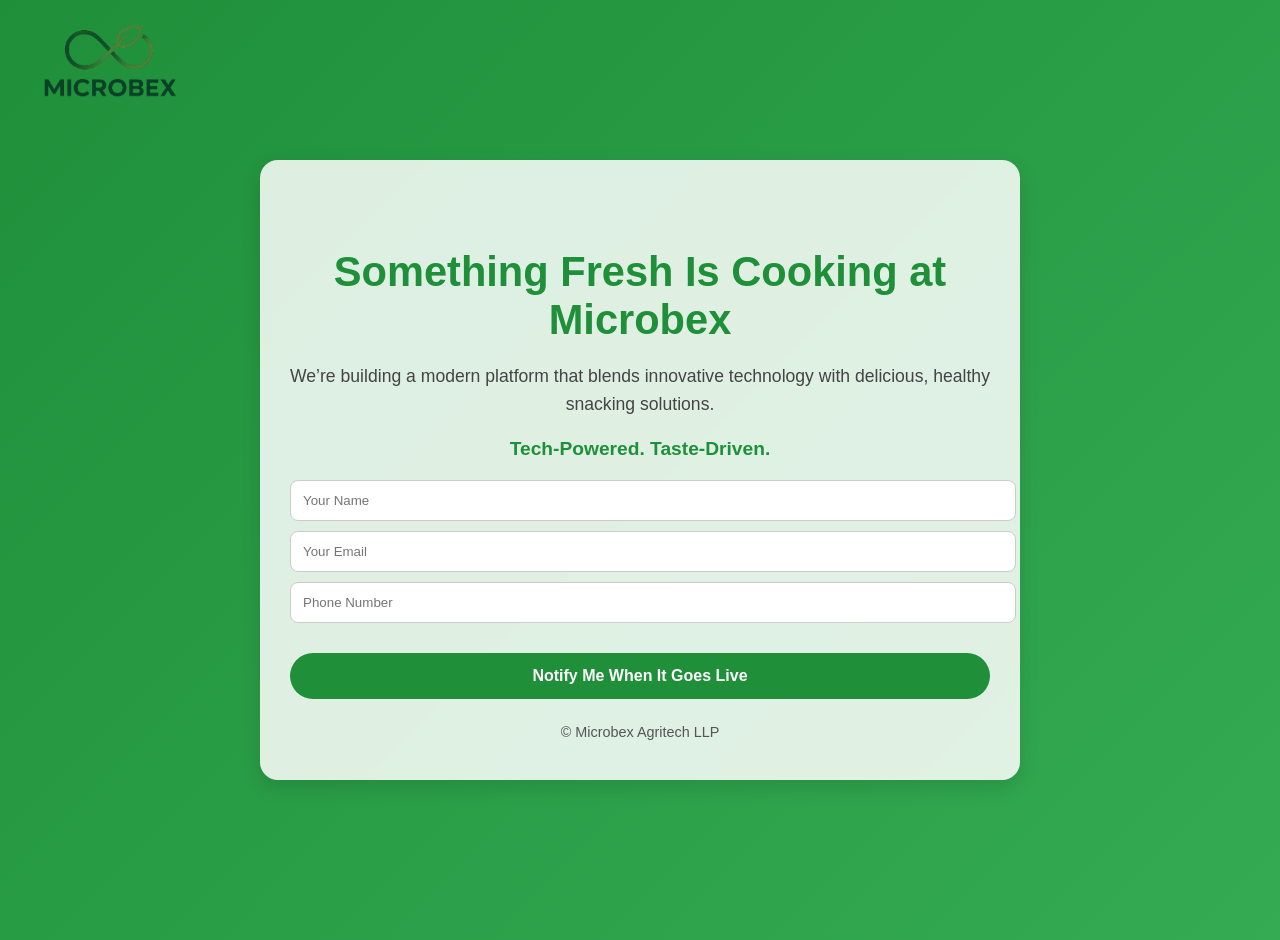
==== index.html @ e7f4949e "commit" ====
<!DOCTYPE html>
<html lang="en">
<head>
    <meta charset="UTF-8">
    <meta name="viewport" content="width=device-width, initial-scale=1.0">
    <title>Microbex Agritech LLP - Coming Soon</title>
    <style>
        body {
            margin: 0;
            font-family: 'Poppins', sans-serif;
            background: linear-gradient(135deg, #1f8f3a, #4ac76d, #e9ffe8);
            background-size: 400% 400%;
            animation: gradient 10s ease infinite;
            display: flex;
            align-items: center;
            justify-content: center;
            height: 100vh;
            color: #222;
            text-align: center;
            padding: 20px;
        }

        @keyframes gradient {
            0% { background-position: 0% 50%; }
            50% { background-position: 100% 50%; }
            100% { background-position: 0% 50%; }
        }

        .container {
            max-width: 700px;
            background: rgba(255, 255, 255, 0.85);
            padding: 40px 30px;
            border-radius: 18px;
            box-shadow: 0 8px 20px rgba(0,0,0,0.12);
            backdrop-filter: blur(5px);
            padding: 60px 30px 40px;
        }

        h1 {
            font-size: 2.6rem;
            margin-bottom: 15px;
            color: #1f8f3a;
        }

        p {
            font-size: 1.1rem;
            color: #444;
            line-height: 1.6;
        }

        .tagline {
            margin: 20px 0;
            font-weight: 600;
            color: #1f8f3a;
            font-size: 1.2rem;
        }

        button {
            padding: 12px 26px;
            background: #1f8f3a;
            border: none;
            border-radius: 30px;
            color: white;
            font-size: 1rem;
            font-weight: bold;
            cursor: pointer;
            margin-top: 20px;
            transition: all 0.3s ease;
        }

        button:hover {
            background: #187631;
            transform: translateY(-2px);
        }

        footer {
            margin-top: 25px;
            font-size: 0.9rem;
            color: #555;
        }

        .top-logo {
    position: fixed;
    top: 20px;
    left: 30px;
    height: 80px;
    z-index: 1000;
}

@media (max-width: 600px) {
    .top-logo {
        height: 55px;
        top: 15px;
        left: 20px;
    }
}
 

 
    </style>
</head>
<body>

    <a href="/">
    <img src="/assets/images/microbex-logo.png" alt="Microbex Logo" class="top-logo">
</a>
    <div class="container">
        <h1>Something Fresh Is Cooking at Microbex</h1>
        
        <p>
            We’re building a modern platform that blends innovative technology
            with delicious, healthy snacking solutions.
        </p>

        <div class="tagline">Tech-Powered. Taste-Driven.</div>

  <form action="https://formsubmit.co/contact@microbex.in" method="POST" style="margin-top: 20px;">

    <!-- Prevent Spam -->
    <input type="hidden" name="_captcha" value="false">
    <input type="hidden" name="_subject" value="New Microbex Website Notification Request">
    <input type="hidden" name="_template" value="table">

    <input 
        type="text" 
        name="name" 
        placeholder="Your Name" 
        required
        style="width: 100%; padding: 12px; margin-bottom: 10px; border-radius: 8px; border: 1px solid #ccc;"
    >

    <input 
        type="email" 
        name="email" 
        placeholder="Your Email" 
        required
        style="width: 100%; padding: 12px; margin-bottom: 10px; border-radius: 8px; border: 1px solid #ccc;"
    >

    <input 
        type="text" 
        name="phone" 
        placeholder="Phone Number" 
        required
        style="width: 100%; padding: 12px; margin-bottom: 10px; border-radius: 8px; border: 1px solid #ccc;"
    >

    <button 
        type="submit"
        style="width: 100%; padding: 14px; background: #1f8f3a; color: white; border: none; border-radius: 30px; font-size: 1rem; cursor: pointer; font-weight: bold;"
    >
        Notify Me When It Goes Live
    </button>
</form>

        <footer>© Microbex Agritech LLP</footer>
    </div>

</body>
</html>
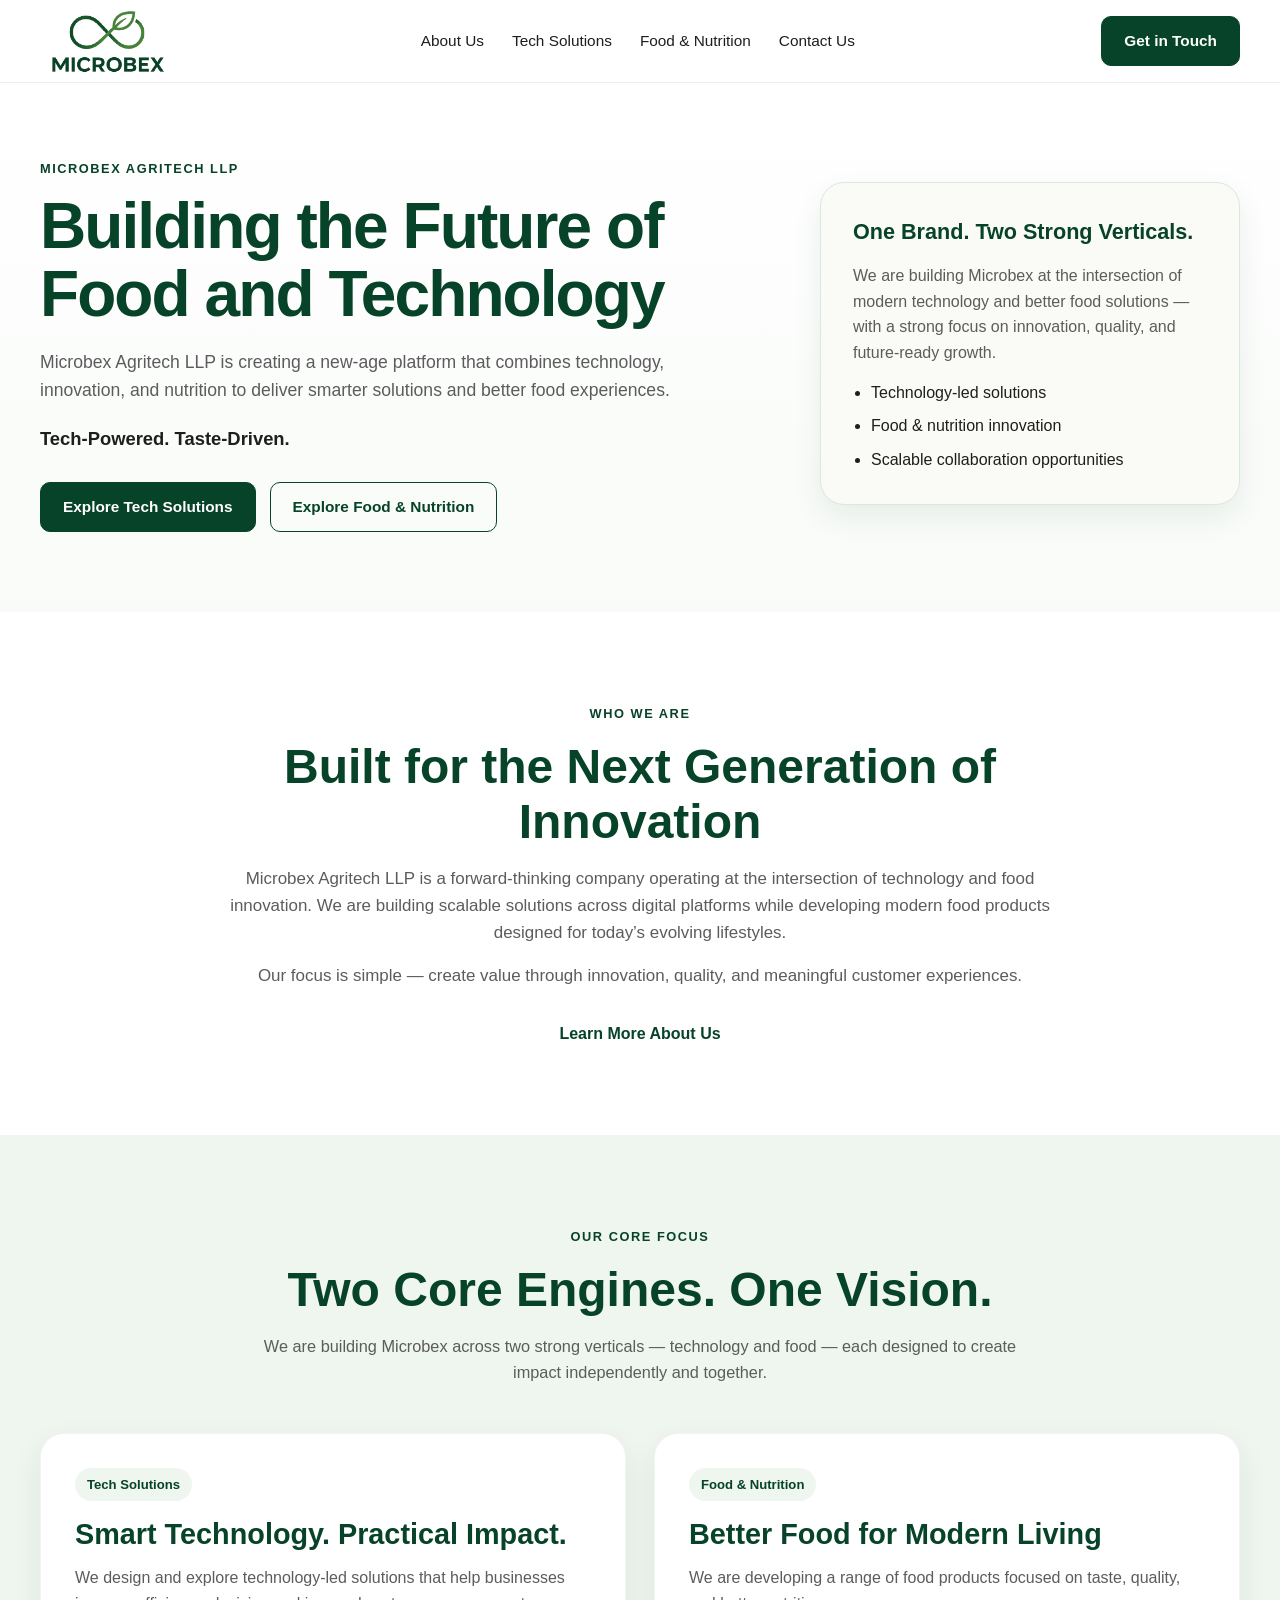
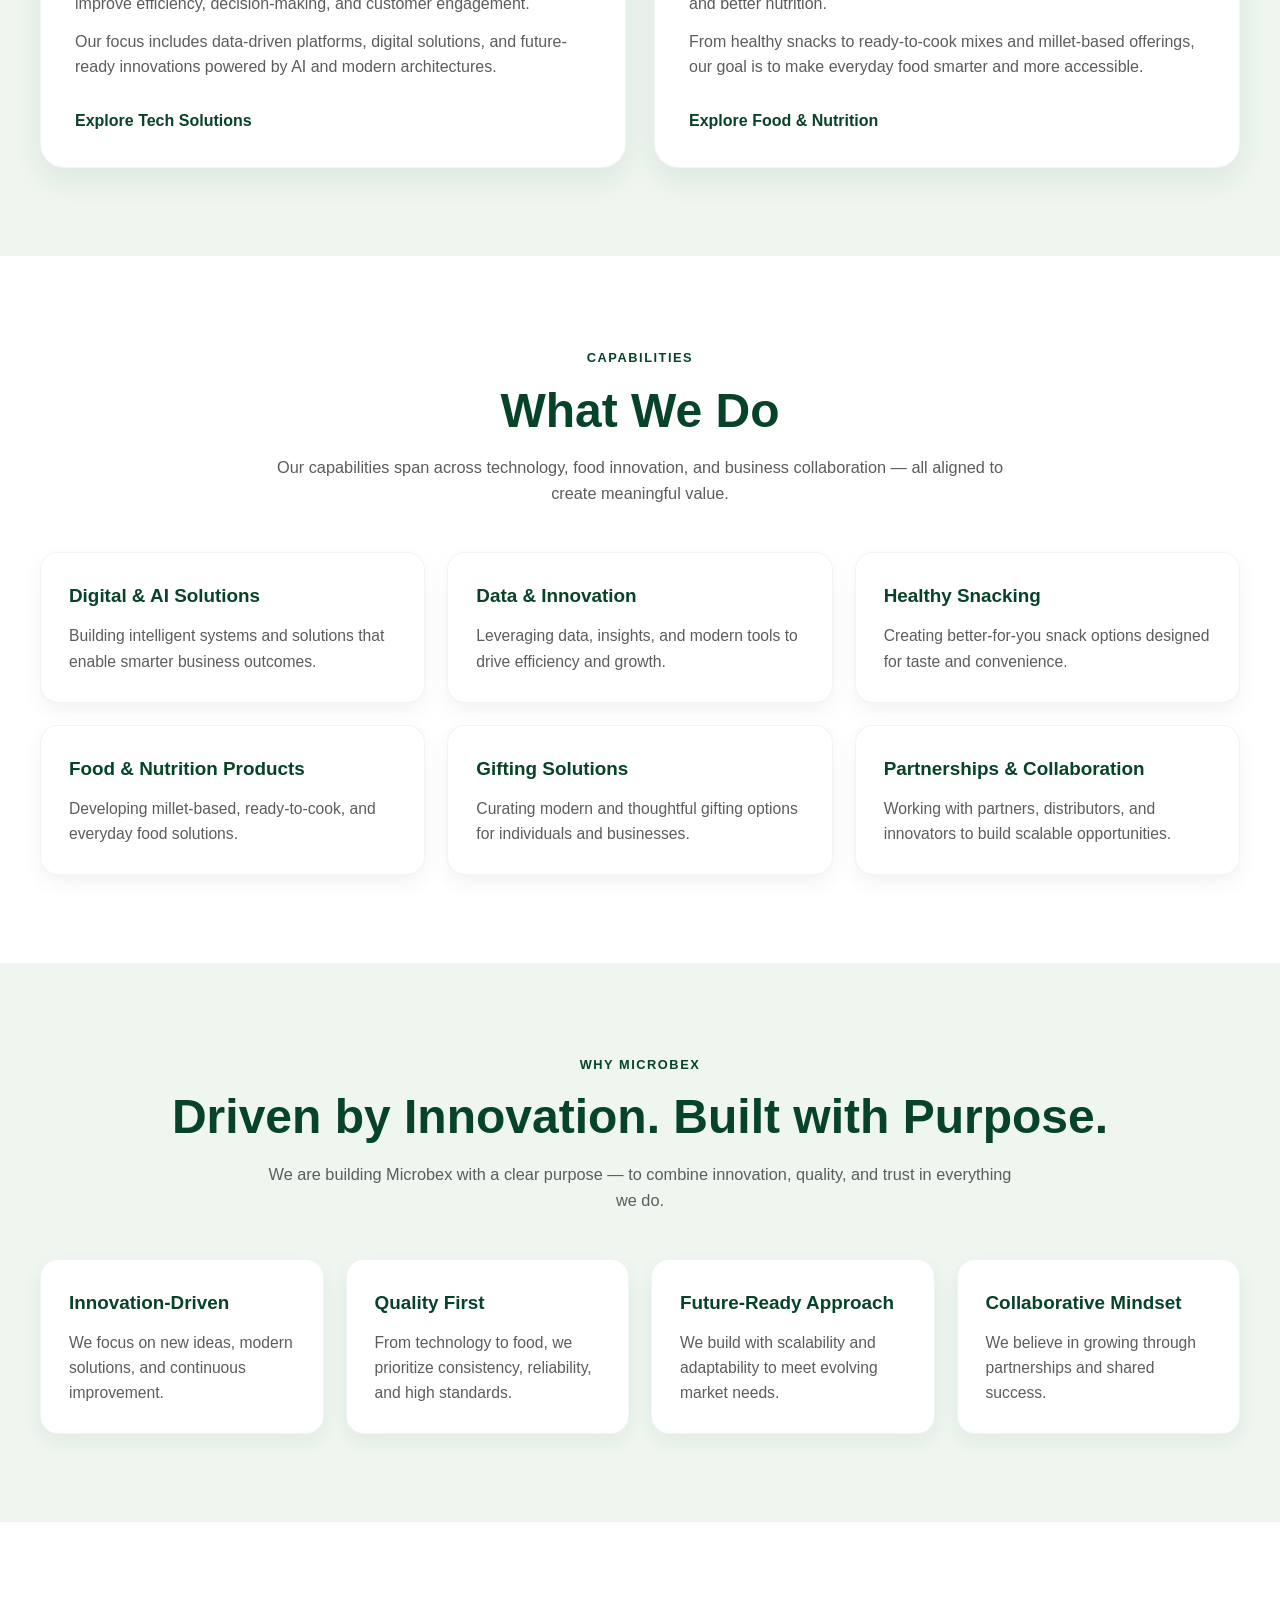
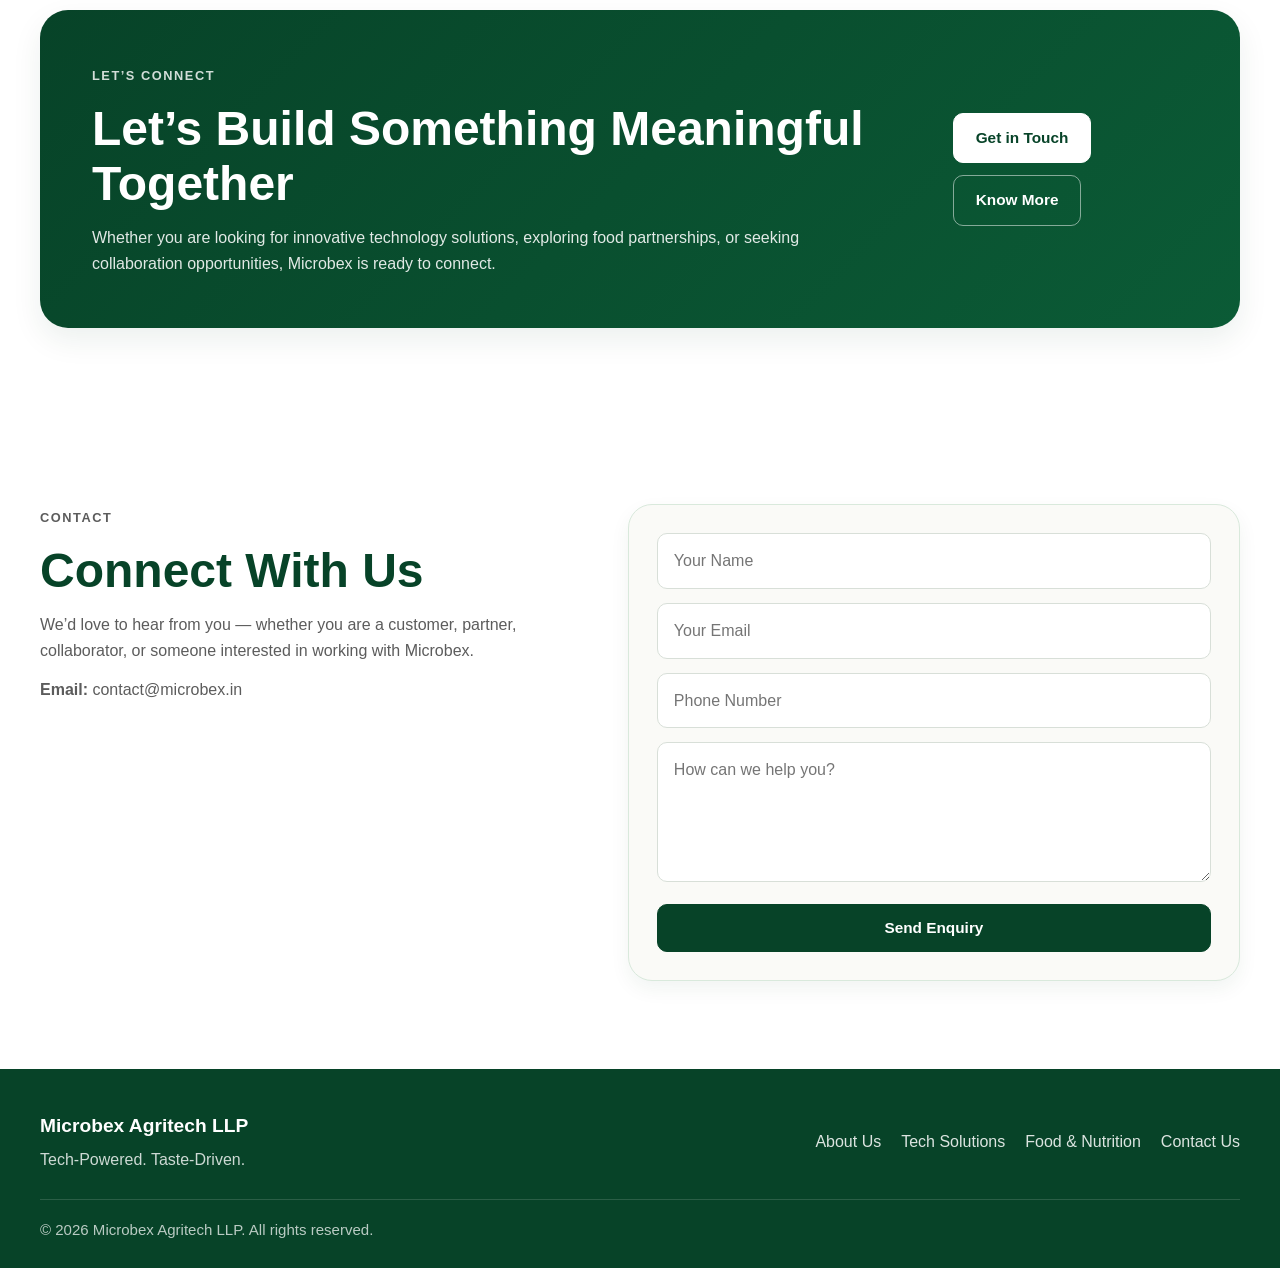
==== commit b342f02f: "base home page" ====
--- a/index.html
+++ b/index.html
@@ -1,160 +1,293 @@
 <!DOCTYPE html>
 <html lang="en">
 <head>
-    <meta charset="UTF-8">
-    <meta name="viewport" content="width=device-width, initial-scale=1.0">
-    <title>Microbex Agritech LLP - Coming Soon</title>
-    <style>
-        body {
-            margin: 0;
-            font-family: 'Poppins', sans-serif;
-            background: linear-gradient(135deg, #1f8f3a, #4ac76d, #e9ffe8);
-            background-size: 400% 400%;
-            animation: gradient 10s ease infinite;
-            display: flex;
-            align-items: center;
-            justify-content: center;
-            height: 100vh;
-            color: #222;
-            text-align: center;
-            padding: 20px;
-        }
-
-        @keyframes gradient {
-            0% { background-position: 0% 50%; }
-            50% { background-position: 100% 50%; }
-            100% { background-position: 0% 50%; }
-        }
-
-        .container {
-            max-width: 700px;
-            background: rgba(255, 255, 255, 0.85);
-            padding: 40px 30px;
-            border-radius: 18px;
-            box-shadow: 0 8px 20px rgba(0,0,0,0.12);
-            backdrop-filter: blur(5px);
-            padding: 60px 30px 40px;
-        }
-
-        h1 {
-            font-size: 2.6rem;
-            margin-bottom: 15px;
-            color: #1f8f3a;
-        }
-
-        p {
-            font-size: 1.1rem;
-            color: #444;
-            line-height: 1.6;
-        }
-
-        .tagline {
-            margin: 20px 0;
-            font-weight: 600;
-            color: #1f8f3a;
-            font-size: 1.2rem;
-        }
-
-        button {
-            padding: 12px 26px;
-            background: #1f8f3a;
-            border: none;
-            border-radius: 30px;
-            color: white;
-            font-size: 1rem;
-            font-weight: bold;
-            cursor: pointer;
-            margin-top: 20px;
-            transition: all 0.3s ease;
-        }
-
-        button:hover {
-            background: #187631;
-            transform: translateY(-2px);
-        }
-
-        footer {
-            margin-top: 25px;
-            font-size: 0.9rem;
-            color: #555;
-        }
-
-        .top-logo {
-    position: fixed;
-    top: 20px;
-    left: 30px;
-    height: 80px;
-    z-index: 1000;
-}
-
-@media (max-width: 600px) {
-    .top-logo {
-        height: 55px;
-        top: 15px;
-        left: 20px;
-    }
-}
- 
-
- 
-    </style>
+  <meta charset="UTF-8" />
+  <meta name="viewport" content="width=device-width, initial-scale=1.0" />
+  <title>Microbex Agritech LLP</title>
+  <meta
+    name="description"
+    content="Microbex Agritech LLP combines technology, innovation, and food & nutrition to create smarter solutions and better everyday experiences."
+  />
+  <link rel="stylesheet" href="assets/css/style.css" />
 </head>
 <body>
 
-    <a href="/">
-    <img src="/assets/images/microbex-logo.png" alt="Microbex Logo" class="top-logo">
-</a>
-    <div class="container">
-        <h1>Something Fresh Is Cooking at Microbex</h1>
-        
+  <!-- Header -->
+  <header class="site-header">
+    <div class="container header-inner">
+      <a href="index.html" class="logo">
+        <img src="assets/images/microbex-logo.png" alt="Microbex Logo" />
+      </a>
+
+      <nav class="main-nav">
+        <a href="about.html">About Us</a>
+        <a href="technology.html">Tech Solutions</a>
+        <a href="food-nutrition.html">Food & Nutrition</a>
+        <a href="contact.html">Contact Us</a>
+      </nav>
+
+      <a href="contact.html" class="btn btn-primary header-cta">Get in Touch</a>
+    </div>
+  </header>
+
+  <!-- Hero -->
+  <section class="hero">
+    <div class="container hero-grid">
+      <div class="hero-content">
+        <p class="eyebrow">MICROBEX AGRITECH LLP</p>
+        <h1>Building the Future of Food and Technology</h1>
+        <p class="hero-text">
+          Microbex Agritech LLP is creating a new-age platform that combines
+          technology, innovation, and nutrition to deliver smarter solutions
+          and better food experiences.
+        </p>
+        <p class="tagline">Tech-Powered. Taste-Driven.</p>
+
+        <div class="hero-actions">
+          <a href="technology.html" class="btn btn-primary">Explore Tech Solutions</a>
+          <a href="food-nutrition.html" class="btn btn-secondary">Explore Food & Nutrition</a>
+        </div>
+      </div>
+
+      <div class="hero-panel">
+        <div class="hero-card">
+          <h3>One Brand. Two Strong Verticals.</h3>
+          <p>
+            We are building Microbex at the intersection of modern technology
+            and better food solutions — with a strong focus on innovation,
+            quality, and future-ready growth.
+          </p>
+          <ul>
+            <li>Technology-led solutions</li>
+            <li>Food & nutrition innovation</li>
+            <li>Scalable collaboration opportunities</li>
+          </ul>
+        </div>
+      </div>
+    </div>
+  </section>
+
+  <!-- About Snapshot -->
+  <section class="section section-white">
+    <div class="container narrow">
+      <div class="section-heading center">
+        <p class="eyebrow">WHO WE ARE</p>
+        <h2>Built for the Next Generation of Innovation</h2>
+      </div>
+
+      <div class="intro-copy">
         <p>
-            We’re building a modern platform that blends innovative technology
-            with delicious, healthy snacking solutions.
-        </p>
-
-        <div class="tagline">Tech-Powered. Taste-Driven.</div>
-
-  <form action="https://formsubmit.co/contact@microbex.in" method="POST" style="margin-top: 20px;">
-
-    <!-- Prevent Spam -->
-    <input type="hidden" name="_captcha" value="false">
-    <input type="hidden" name="_subject" value="New Microbex Website Notification Request">
-    <input type="hidden" name="_template" value="table">
-
-    <input 
-        type="text" 
-        name="name" 
-        placeholder="Your Name" 
-        required
-        style="width: 100%; padding: 12px; margin-bottom: 10px; border-radius: 8px; border: 1px solid #ccc;"
-    >
-
-    <input 
-        type="email" 
-        name="email" 
-        placeholder="Your Email" 
-        required
-        style="width: 100%; padding: 12px; margin-bottom: 10px; border-radius: 8px; border: 1px solid #ccc;"
-    >
-
-    <input 
-        type="text" 
-        name="phone" 
-        placeholder="Phone Number" 
-        required
-        style="width: 100%; padding: 12px; margin-bottom: 10px; border-radius: 8px; border: 1px solid #ccc;"
-    >
-
-    <button 
-        type="submit"
-        style="width: 100%; padding: 14px; background: #1f8f3a; color: white; border: none; border-radius: 30px; font-size: 1rem; cursor: pointer; font-weight: bold;"
-    >
-        Notify Me When It Goes Live
-    </button>
-</form>
-
-        <footer>© Microbex Agritech LLP</footer>
-    </div>
+          Microbex Agritech LLP is a forward-thinking company operating at the
+          intersection of technology and food innovation. We are building
+          scalable solutions across digital platforms while developing modern
+          food products designed for today’s evolving lifestyles.
+        </p>
+        <p>
+          Our focus is simple — create value through innovation, quality, and
+          meaningful customer experiences.
+        </p>
+        <a href="about.html" class="text-link">Learn More About Us</a>
+      </div>
+    </div>
+  </section>
+
+  <!-- Core Verticals -->
+  <section class="section section-tint">
+    <div class="container">
+      <div class="section-heading center">
+        <p class="eyebrow">OUR CORE FOCUS</p>
+        <h2>Two Core Engines. One Vision.</h2>
+        <p class="section-subtext">
+          We are building Microbex across two strong verticals — technology and
+          food — each designed to create impact independently and together.
+        </p>
+      </div>
+
+      <div class="vertical-grid">
+        <article class="feature-card">
+          <span class="feature-label">Tech Solutions</span>
+          <h3>Smart Technology. Practical Impact.</h3>
+          <p>
+            We design and explore technology-led solutions that help businesses
+            improve efficiency, decision-making, and customer engagement.
+          </p>
+          <p>
+            Our focus includes data-driven platforms, digital solutions, and
+            future-ready innovations powered by AI and modern architectures.
+          </p>
+          <a href="technology.html" class="text-link">Explore Tech Solutions</a>
+        </article>
+
+        <article class="feature-card">
+          <span class="feature-label">Food & Nutrition</span>
+          <h3>Better Food for Modern Living</h3>
+          <p>
+            We are developing a range of food products focused on taste,
+            quality, and better nutrition.
+          </p>
+          <p>
+            From healthy snacks to ready-to-cook mixes and millet-based
+            offerings, our goal is to make everyday food smarter and more
+            accessible.
+          </p>
+          <a href="food-nutrition.html" class="text-link">Explore Food & Nutrition</a>
+        </article>
+      </div>
+    </div>
+  </section>
+
+  <!-- What We Do -->
+  <section class="section section-white">
+    <div class="container">
+      <div class="section-heading center">
+        <p class="eyebrow">CAPABILITIES</p>
+        <h2>What We Do</h2>
+        <p class="section-subtext">
+          Our capabilities span across technology, food innovation, and business
+          collaboration — all aligned to create meaningful value.
+        </p>
+      </div>
+
+      <div class="card-grid six-grid">
+        <article class="info-card">
+          <h3>Digital & AI Solutions</h3>
+          <p>Building intelligent systems and solutions that enable smarter business outcomes.</p>
+        </article>
+
+        <article class="info-card">
+          <h3>Data & Innovation</h3>
+          <p>Leveraging data, insights, and modern tools to drive efficiency and growth.</p>
+        </article>
+
+        <article class="info-card">
+          <h3>Healthy Snacking</h3>
+          <p>Creating better-for-you snack options designed for taste and convenience.</p>
+        </article>
+
+        <article class="info-card">
+          <h3>Food & Nutrition Products</h3>
+          <p>Developing millet-based, ready-to-cook, and everyday food solutions.</p>
+        </article>
+
+        <article class="info-card">
+          <h3>Gifting Solutions</h3>
+          <p>Curating modern and thoughtful gifting options for individuals and businesses.</p>
+        </article>
+
+        <article class="info-card">
+          <h3>Partnerships & Collaboration</h3>
+          <p>Working with partners, distributors, and innovators to build scalable opportunities.</p>
+        </article>
+      </div>
+    </div>
+  </section>
+
+  <!-- Why Microbex -->
+  <section class="section section-tint">
+    <div class="container">
+      <div class="section-heading center">
+        <p class="eyebrow">WHY MICROBEX</p>
+        <h2>Driven by Innovation. Built with Purpose.</h2>
+        <p class="section-subtext">
+          We are building Microbex with a clear purpose — to combine innovation,
+          quality, and trust in everything we do.
+        </p>
+      </div>
+
+      <div class="card-grid four-grid">
+        <article class="info-card">
+          <h3>Innovation-Driven</h3>
+          <p>We focus on new ideas, modern solutions, and continuous improvement.</p>
+        </article>
+
+        <article class="info-card">
+          <h3>Quality First</h3>
+          <p>From technology to food, we prioritize consistency, reliability, and high standards.</p>
+        </article>
+
+        <article class="info-card">
+          <h3>Future-Ready Approach</h3>
+          <p>We build with scalability and adaptability to meet evolving market needs.</p>
+        </article>
+
+        <article class="info-card">
+          <h3>Collaborative Mindset</h3>
+          <p>We believe in growing through partnerships and shared success.</p>
+        </article>
+      </div>
+    </div>
+  </section>
+
+  <!-- CTA -->
+  <section class="section cta-section">
+    <div class="container">
+      <div class="cta-box">
+        <div class="cta-content">
+          <p class="eyebrow light">LET’S CONNECT</p>
+          <h2>Let’s Build Something Meaningful Together</h2>
+          <p>
+            Whether you are looking for innovative technology solutions,
+            exploring food partnerships, or seeking collaboration opportunities,
+            Microbex is ready to connect.
+          </p>
+        </div>
+
+        <div class="cta-actions">
+          <a href="contact.html" class="btn btn-light">Get in Touch</a>
+          <a href="about.html" class="btn btn-outline-light">Know More</a>
+        </div>
+      </div>
+    </div>
+  </section>
+
+  <!-- Contact Preview -->
+  <section class="section section-white">
+    <div class="container contact-preview">
+      <div class="contact-copy">
+        <p class="eyebrow">CONTACT</p>
+        <h2>Connect With Us</h2>
+        <p>
+          We’d love to hear from you — whether you are a customer, partner,
+          collaborator, or someone interested in working with Microbex.
+        </p>
+        <p><strong>Email:</strong> contact@microbex.in</p>
+      </div>
+
+      <form action="https://formsubmit.co/contact@microbex.in" method="POST" class="contact-form">
+        <input type="hidden" name="_captcha" value="false">
+        <input type="hidden" name="_subject" value="New Enquiry from Microbex Website">
+        <input type="hidden" name="_template" value="table">
+
+        <input type="text" name="name" placeholder="Your Name" required>
+        <input type="email" name="email" placeholder="Your Email" required>
+        <input type="text" name="phone" placeholder="Phone Number">
+        <textarea name="message" placeholder="How can we help you?" required></textarea>
+
+        <button type="submit" class="btn btn-primary form-btn">Send Enquiry</button>
+      </form>
+    </div>
+  </section>
+
+  <!-- Footer -->
+  <footer class="site-footer">
+    <div class="container footer-inner">
+      <div>
+        <h3>Microbex Agritech LLP</h3>
+        <p>Tech-Powered. Taste-Driven.</p>
+      </div>
+
+      <div class="footer-links">
+        <a href="about.html">About Us</a>
+        <a href="technology.html">Tech Solutions</a>
+        <a href="food-nutrition.html">Food & Nutrition</a>
+        <a href="contact.html">Contact Us</a>
+      </div>
+    </div>
+
+    <div class="container footer-bottom">
+      <p>© 2026 Microbex Agritech LLP. All rights reserved.</p>
+    </div>
+  </footer>
 
 </body>
 </html>
--- a/assets/css/style.css
+++ b/assets/css/style.css
@@ -0,0 +1,589 @@
+/* Base Reset */
+* {
+  margin: 0;
+  padding: 0;
+  box-sizing: border-box;
+}
+
+/* Brand Variables */
+:root {
+  --brand-green: #074328;
+  --brand-green-2: #2f8f45;
+  --brand-green-soft: #eef6ef;
+  --brand-green-border: #d9e9dc;
+  --text-dark: #1e1e1e;
+  --text-muted: #5c5c5c;
+  --white: #ffffff;
+  --off-white: #fafaf7;
+  --shadow-soft: 0 12px 30px rgba(7, 67, 40, 0.08);
+  --shadow-light: 0 8px 20px rgba(7, 67, 40, 0.06);
+  --radius-lg: 24px;
+  --radius-md: 18px;
+  --radius-sm: 12px;
+  --max-width: 1200px;
+}
+
+/* Typography */
+body {
+  font-family: Inter, -apple-system, BlinkMacSystemFont, "Segoe UI", "Helvetica Neue", Arial, sans-serif;
+  background: var(--white);
+  color: var(--text-dark);
+  line-height: 1.6;
+}
+
+img {
+  max-width: 100%;
+  display: block;
+}
+
+a {
+  text-decoration: none;
+  color: inherit;
+}
+
+/* Utilities */
+.container {
+  width: min(var(--max-width), calc(100% - 40px));
+  margin: 0 auto;
+}
+
+.narrow {
+  width: min(860px, calc(100% - 40px));
+  margin: 0 auto;
+}
+
+.section {
+  padding: 88px 0;
+}
+
+.section-white {
+  background: var(--white);
+}
+
+.section-tint {
+  background: var(--brand-green-soft);
+}
+
+.center {
+  text-align: center;
+}
+
+.eyebrow {
+  display: inline-block;
+  margin-bottom: 14px;
+  font-size: 0.8rem;
+  font-weight: 700;
+  letter-spacing: 0.12em;
+  text-transform: uppercase;
+  color: var(--brand-green);
+}
+
+.eyebrow.light {
+  color: rgba(255, 255, 255, 0.82);
+}
+
+.section-heading h2 {
+  font-size: clamp(2rem, 4vw, 3rem);
+  line-height: 1.15;
+  margin-bottom: 16px;
+  color: var(--brand-green);
+}
+
+.section-subtext {
+  max-width: 760px;
+  margin: 0 auto;
+  color: var(--text-muted);
+  font-size: 1.02rem;
+}
+
+.text-link {
+  display: inline-block;
+  margin-top: 16px;
+  font-weight: 600;
+  color: var(--brand-green);
+}
+
+.text-link:hover {
+  text-decoration: underline;
+}
+
+/* Buttons */
+.btn {
+  display: inline-flex;
+  align-items: center;
+  justify-content: center;
+  min-height: 48px;
+  padding: 12px 22px;
+  border-radius: 10px;
+  font-weight: 600;
+  font-size: 0.96rem;
+  transition: all 0.25s ease;
+  cursor: pointer;
+}
+
+.btn-primary {
+  background: var(--brand-green);
+  color: var(--white);
+  border: 1px solid var(--brand-green);
+}
+
+.btn-primary:hover {
+  background: #052f1d;
+  border-color: #052f1d;
+}
+
+.btn-secondary {
+  background: transparent;
+  color: var(--brand-green);
+  border: 1px solid var(--brand-green);
+}
+
+.btn-secondary:hover {
+  background: var(--brand-green-soft);
+}
+
+.btn-light {
+  background: var(--white);
+  color: var(--brand-green);
+  border: 1px solid var(--white);
+}
+
+.btn-light:hover {
+  background: #f4f4f4;
+}
+
+.btn-outline-light {
+  background: transparent;
+  color: var(--white);
+  border: 1px solid rgba(255, 255, 255, 0.5);
+}
+
+.btn-outline-light:hover {
+  background: rgba(255, 255, 255, 0.08);
+}
+
+/* Header */
+.site-header {
+  position: sticky;
+  top: 0;
+  z-index: 1000;
+  background: rgba(255, 255, 255, 0.94);
+  backdrop-filter: blur(12px);
+  border-bottom: 1px solid rgba(7, 67, 40, 0.08);
+}
+
+.header-inner {
+  min-height: 82px;
+  display: flex;
+  align-items: center;
+  justify-content: space-between;
+  gap: 24px;
+}
+
+.logo img {
+  height: 68px;
+  width: auto;
+}
+
+.main-nav {
+  display: flex;
+  align-items: center;
+  gap: 28px;
+}
+
+.main-nav a {
+  font-size: 0.96rem;
+  font-weight: 500;
+  color: var(--text-dark);
+}
+
+.main-nav a:hover {
+  color: var(--brand-green);
+}
+
+.header-cta {
+  white-space: nowrap;
+}
+
+/* Hero */
+.hero {
+  background:
+    linear-gradient(180deg, #ffffff 0%, #f8fbf8 100%);
+  padding: 72px 0 80px;
+}
+
+.hero-grid {
+  display: grid;
+  grid-template-columns: 1.2fr 0.8fr;
+  gap: 40px;
+  align-items: center;
+}
+
+.hero-content h1 {
+  font-size: clamp(2.8rem, 5vw, 4.75rem);
+  line-height: 1.05;
+  letter-spacing: -0.03em;
+  color: var(--brand-green);
+  max-width: 800px;
+  margin-bottom: 20px;
+}
+
+.hero-text {
+  max-width: 700px;
+  font-size: 1.1rem;
+  color: var(--text-muted);
+  margin-bottom: 20px;
+}
+
+.tagline {
+  font-size: 1.15rem;
+  font-weight: 700;
+  color: var(--text-dark);
+  margin-bottom: 28px;
+}
+
+.hero-actions {
+  display: flex;
+  flex-wrap: wrap;
+  gap: 14px;
+}
+
+.hero-panel {
+  display: flex;
+  justify-content: flex-end;
+}
+
+.hero-card {
+  background: var(--off-white);
+  border: 1px solid var(--brand-green-border);
+  border-radius: var(--radius-lg);
+  box-shadow: var(--shadow-soft);
+  padding: 32px;
+  max-width: 420px;
+}
+
+.hero-card h3 {
+  font-size: 1.35rem;
+  color: var(--brand-green);
+  margin-bottom: 14px;
+}
+
+.hero-card p {
+  color: var(--text-muted);
+  margin-bottom: 14px;
+}
+
+.hero-card ul {
+  padding-left: 18px;
+  color: var(--text-dark);
+}
+
+.hero-card li + li {
+  margin-top: 8px;
+}
+
+/* Intro */
+.intro-copy {
+  text-align: center;
+}
+
+.intro-copy p {
+  color: var(--text-muted);
+  font-size: 1.06rem;
+  margin-bottom: 16px;
+}
+
+/* Vertical cards */
+.vertical-grid {
+  display: grid;
+  grid-template-columns: 1fr 1fr;
+  gap: 28px;
+  margin-top: 48px;
+}
+
+.feature-card {
+  background: var(--white);
+  padding: 34px;
+  border-radius: var(--radius-lg);
+  box-shadow: var(--shadow-soft);
+  border: 1px solid rgba(7, 67, 40, 0.06);
+}
+
+.feature-label {
+  display: inline-block;
+  margin-bottom: 16px;
+  padding: 6px 12px;
+  border-radius: 999px;
+  background: var(--brand-green-soft);
+  color: var(--brand-green);
+  font-size: 0.82rem;
+  font-weight: 700;
+}
+
+.feature-card h3 {
+  font-size: 1.8rem;
+  line-height: 1.2;
+  color: var(--brand-green);
+  margin-bottom: 14px;
+}
+
+.feature-card p {
+  color: var(--text-muted);
+  margin-bottom: 12px;
+}
+
+/* Generic card grids */
+.card-grid {
+  display: grid;
+  gap: 22px;
+  margin-top: 46px;
+}
+
+.six-grid {
+  grid-template-columns: repeat(3, 1fr);
+}
+
+.four-grid {
+  grid-template-columns: repeat(4, 1fr);
+}
+
+.info-card {
+  background: var(--white);
+  border: 1px solid rgba(7, 67, 40, 0.06);
+  border-radius: var(--radius-md);
+  padding: 28px;
+  box-shadow: var(--shadow-light);
+}
+
+.info-card h3 {
+  font-size: 1.18rem;
+  color: var(--brand-green);
+  margin-bottom: 12px;
+}
+
+.info-card p {
+  color: var(--text-muted);
+  font-size: 0.98rem;
+}
+
+/* CTA Section */
+.cta-section {
+  background: var(--white);
+}
+
+.cta-box {
+  background: linear-gradient(135deg, var(--brand-green) 0%, #0b5b36 100%);
+  border-radius: 28px;
+  padding: 52px;
+  display: flex;
+  justify-content: space-between;
+  align-items: center;
+  gap: 30px;
+  box-shadow: var(--shadow-soft);
+}
+
+.cta-content h2 {
+  font-size: clamp(2rem, 4vw, 3rem);
+  color: var(--white);
+  margin-bottom: 14px;
+  line-height: 1.15;
+}
+
+.cta-content p {
+  color: rgba(255, 255, 255, 0.88);
+  max-width: 760px;
+}
+
+.cta-actions {
+  display: flex;
+  flex-wrap: wrap;
+  gap: 12px;
+  min-width: 220px;
+}
+
+/* Contact preview */
+.contact-preview {
+  display: grid;
+  grid-template-columns: 0.95fr 1.05fr;
+  gap: 34px;
+  align-items: start;
+}
+
+.contact-copy h2 {
+  font-size: clamp(2rem, 4vw, 3rem);
+  line-height: 1.15;
+  color: var(--brand-green);
+  margin-bottom: 14px;
+}
+
+.contact-copy p {
+  color: var(--text-muted);
+  margin-bottom: 14px;
+}
+
+.contact-form {
+  background: var(--off-white);
+  border: 1px solid var(--brand-green-border);
+  border-radius: var(--radius-lg);
+  padding: 28px;
+  box-shadow: var(--shadow-light);
+}
+
+.contact-form input,
+.contact-form textarea {
+  width: 100%;
+  padding: 14px 16px;
+  margin-bottom: 14px;
+  border-radius: 10px;
+  border: 1px solid #d8dfd8;
+  background: var(--white);
+  font: inherit;
+  color: var(--text-dark);
+}
+
+.contact-form textarea {
+  min-height: 140px;
+  resize: vertical;
+}
+
+.contact-form input:focus,
+.contact-form textarea:focus {
+  outline: none;
+  border-color: var(--brand-green-2);
+}
+
+.form-btn {
+  width: 100%;
+}
+
+/* Footer */
+.site-footer {
+  background: var(--brand-green);
+  color: var(--white);
+  padding-top: 42px;
+}
+
+.footer-inner {
+  display: flex;
+  justify-content: space-between;
+  gap: 24px;
+  padding-bottom: 26px;
+  border-bottom: 1px solid rgba(255, 255, 255, 0.14);
+}
+
+.footer-inner h3 {
+  font-size: 1.2rem;
+  margin-bottom: 6px;
+}
+
+.footer-inner p {
+  color: rgba(255, 255, 255, 0.8);
+}
+
+.footer-links {
+  display: flex;
+  flex-wrap: wrap;
+  gap: 20px;
+  align-items: center;
+}
+
+.footer-links a {
+  color: rgba(255, 255, 255, 0.86);
+}
+
+.footer-links a:hover {
+  color: var(--white);
+}
+
+.footer-bottom {
+  padding: 18px 0 26px;
+}
+
+.footer-bottom p {
+  color: rgba(255, 255, 255, 0.72);
+  font-size: 0.94rem;
+}
+
+/* Responsive */
+@media (max-width: 1080px) {
+  .hero-grid,
+  .contact-preview,
+  .cta-box,
+  .vertical-grid,
+  .six-grid,
+  .four-grid {
+    grid-template-columns: 1fr;
+  }
+
+  .hero-panel {
+    justify-content: flex-start;
+  }
+
+  .cta-box {
+    padding: 36px;
+  }
+
+  .cta-actions {
+    min-width: auto;
+  }
+}
+
+@media (max-width: 860px) {
+  .main-nav,
+  .header-cta {
+    display: none;
+  }
+
+  .section {
+    padding: 72px 0;
+  }
+
+  .hero {
+    padding: 56px 0 64px;
+  }
+
+  .logo img {
+    height: 58px;
+  }
+
+  .hero-card,
+  .feature-card,
+  .info-card,
+  .contact-form {
+    padding: 24px;
+  }
+}
+
+@media (max-width: 560px) {
+  .container,
+  .narrow {
+    width: min(100% - 24px, var(--max-width));
+  }
+
+  .section {
+    padding: 60px 0;
+  }
+
+  .hero-actions,
+  .cta-actions {
+    flex-direction: column;
+    align-items: stretch;
+  }
+
+  .btn {
+    width: 100%;
+  }
+
+  .cta-box {
+    padding: 28px 22px;
+    border-radius: 20px;
+  }
+
+  .footer-inner {
+    flex-direction: column;
+  }
+
+  .footer-links {
+    gap: 14px;
+  }
+}
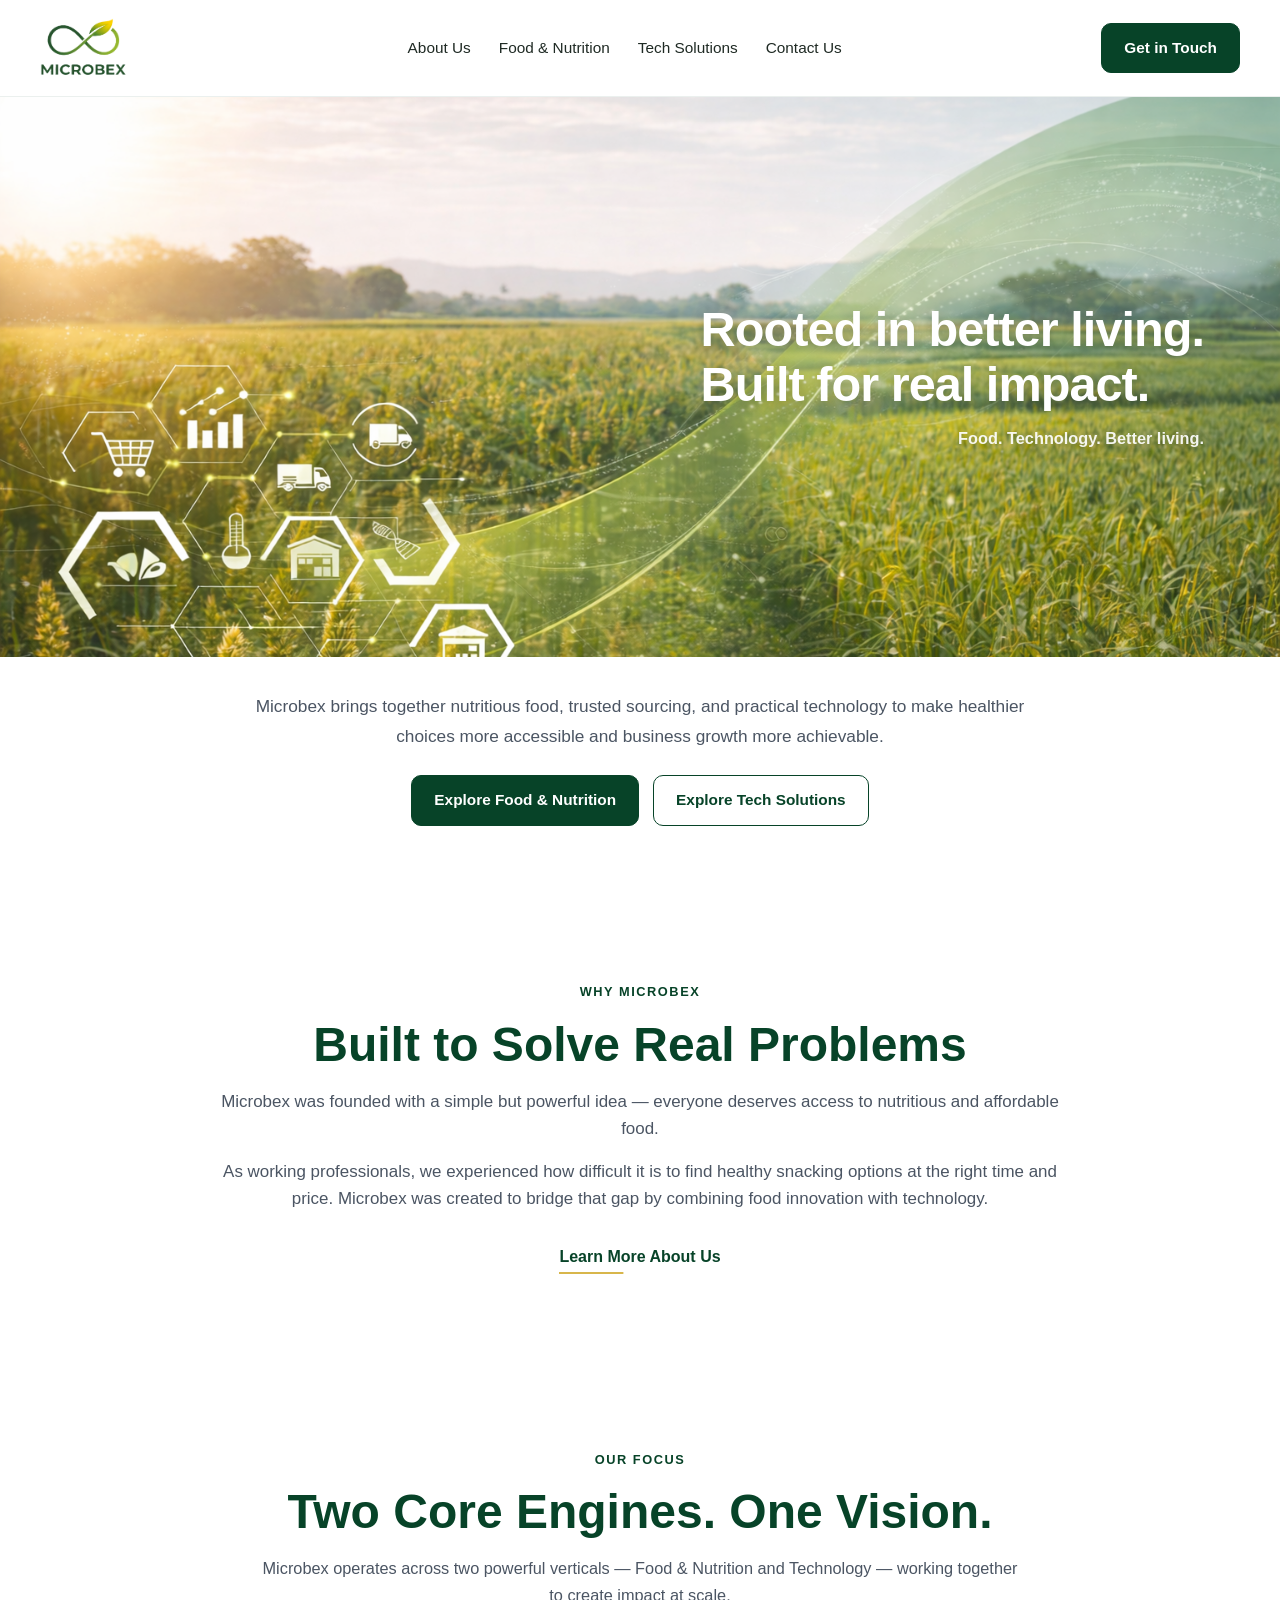
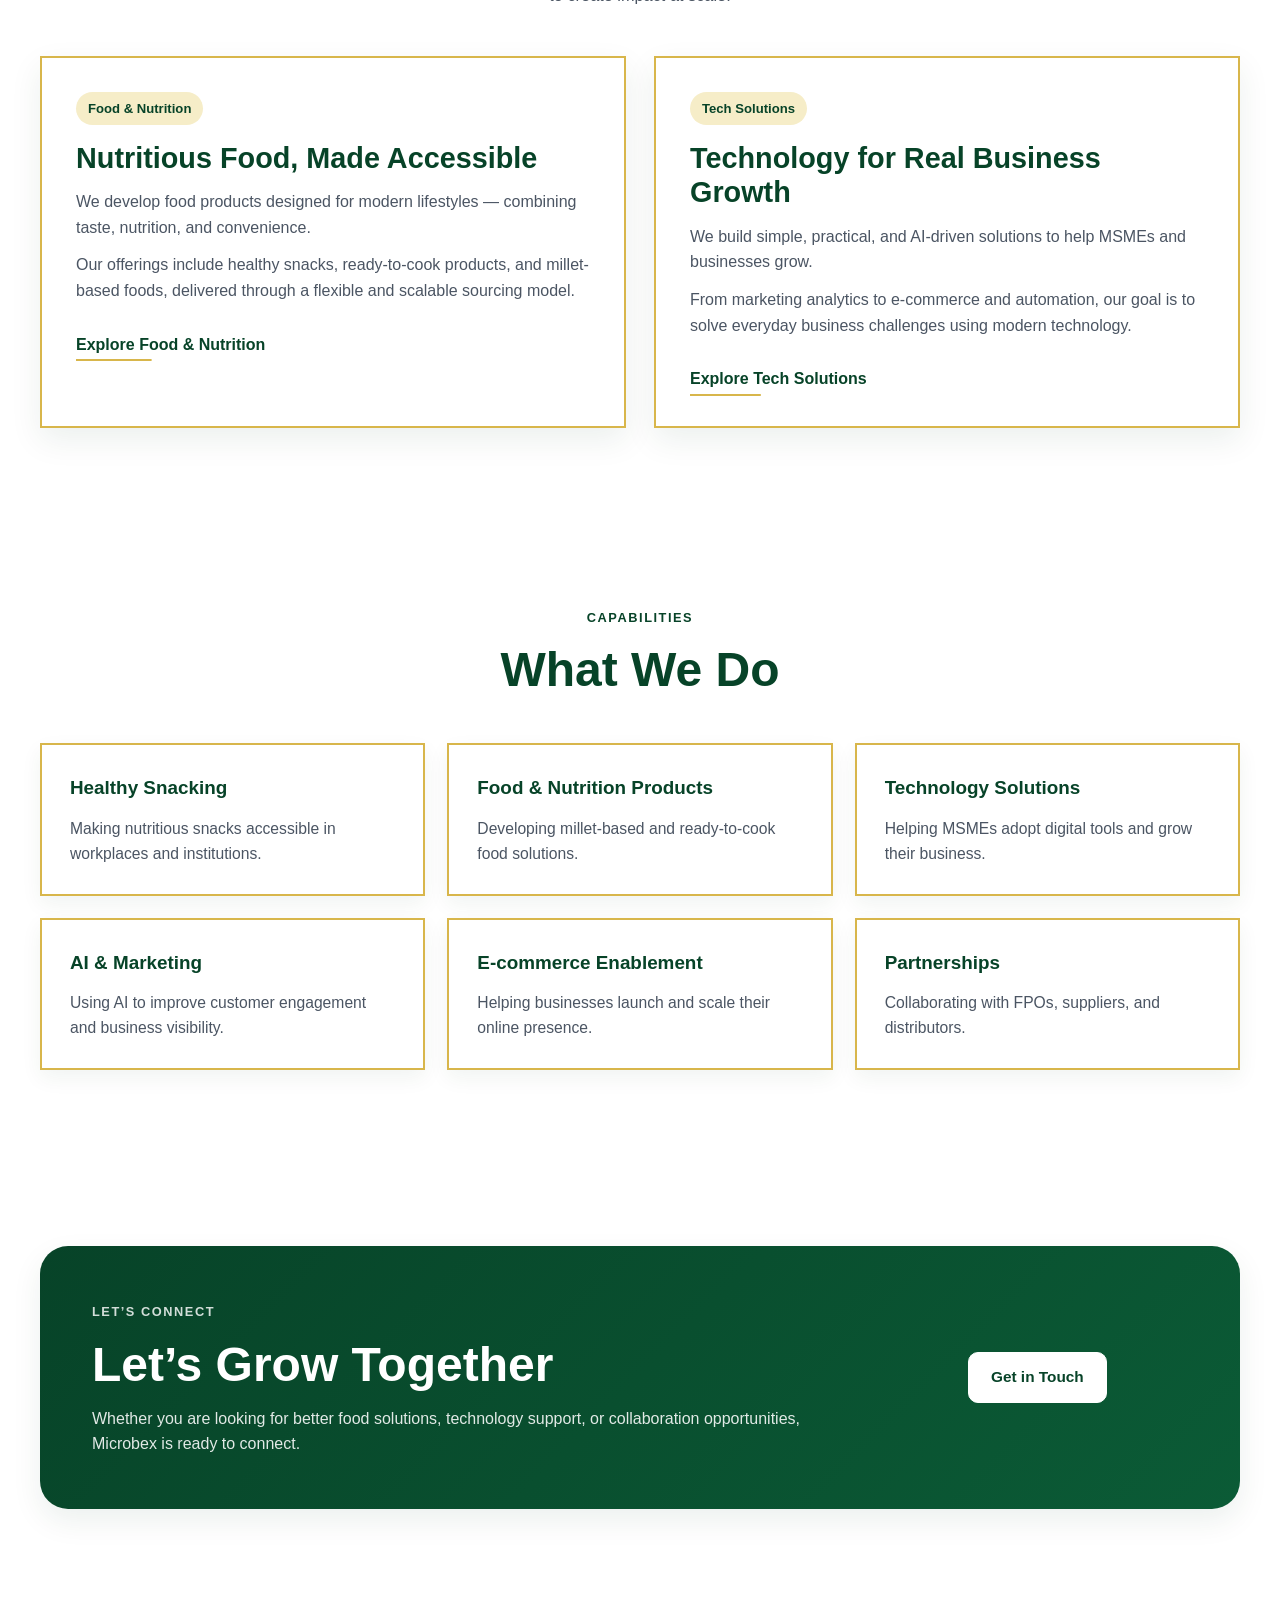
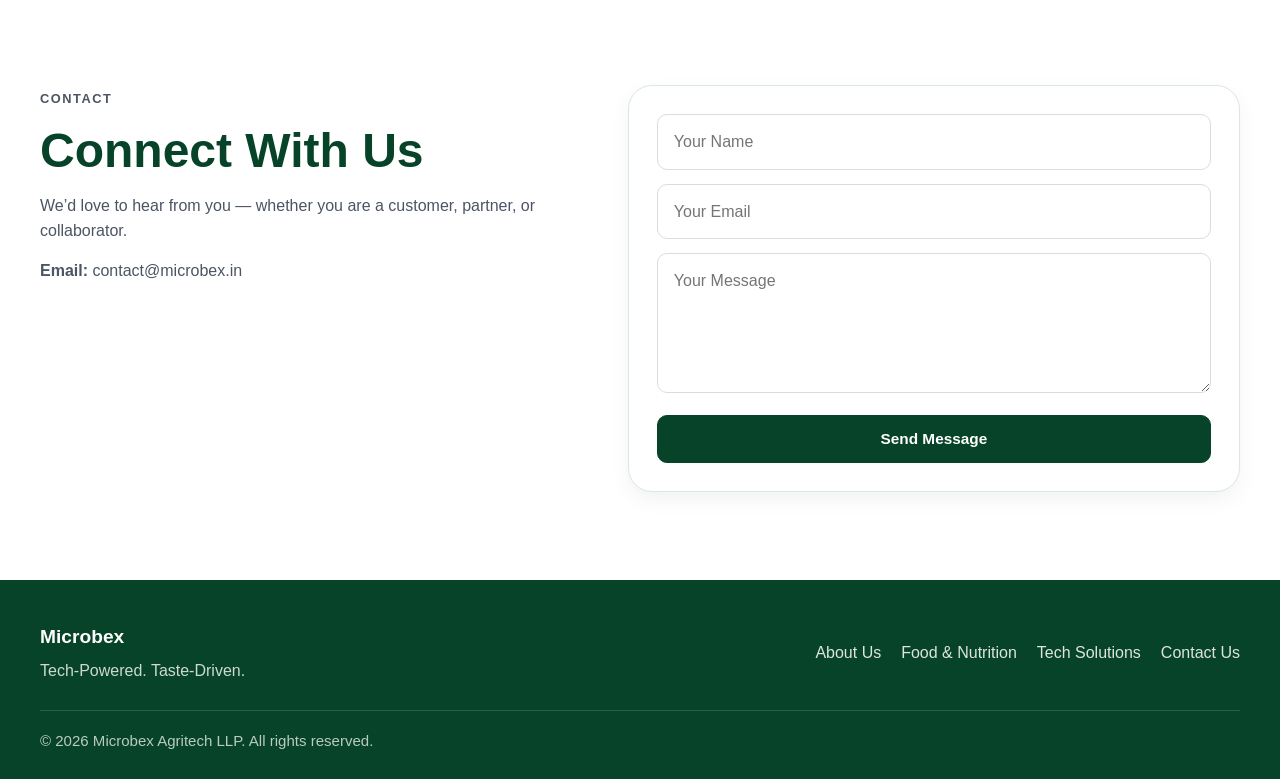
==== commit bd66e1cb: "hero fix" ====
--- a/index.html
+++ b/index.html
@@ -1,293 +1,274 @@
-<!DOCTYPE html>
+﻿<!DOCTYPE html>
 <html lang="en">
 <head>
   <meta charset="UTF-8" />
-  <meta name="viewport" content="width=device-width, initial-scale=1.0" />
-  <title>Microbex Agritech LLP</title>
-  <meta
-    name="description"
-    content="Microbex Agritech LLP combines technology, innovation, and food & nutrition to create smarter solutions and better everyday experiences."
-  />
+  <meta name="viewport" content="width=device-width, initial-scale=1.0"/>
+
+  <title>Microbex | Tech-Powered. Taste-Driven.</title>
+  <meta name="description" content="Microbex combines food innovation and technology-led solutions to support better living, real impact, and accessible growth." />
+
   <link rel="stylesheet" href="assets/css/style.css" />
+  <link rel="icon" type="image/png" href="assets/images/microbex%20-%20only%20Logo.png" />
 </head>
+
 <body>
 
-  <!-- Header -->
-  <header class="site-header">
-    <div class="container header-inner">
-      <a href="index.html" class="logo">
-        <img src="assets/images/microbex-logo.png" alt="Microbex Logo" />
-      </a>
-
-      <nav class="main-nav">
-        <a href="about.html">About Us</a>
-        <a href="technology.html">Tech Solutions</a>
-        <a href="food-nutrition.html">Food & Nutrition</a>
-        <a href="contact.html">Contact Us</a>
-      </nav>
-
-      <a href="contact.html" class="btn btn-primary header-cta">Get in Touch</a>
-    </div>
-  </header>
-
-  <!-- Hero -->
-  <section class="hero">
-    <div class="container hero-grid">
-      <div class="hero-content">
-        <p class="eyebrow">MICROBEX AGRITECH LLP</p>
-        <h1>Building the Future of Food and Technology</h1>
-        <p class="hero-text">
-          Microbex Agritech LLP is creating a new-age platform that combines
-          technology, innovation, and nutrition to deliver smarter solutions
-          and better food experiences.
-        </p>
-        <p class="tagline">Tech-Powered. Taste-Driven.</p>
-
-        <div class="hero-actions">
-          <a href="technology.html" class="btn btn-primary">Explore Tech Solutions</a>
-          <a href="food-nutrition.html" class="btn btn-secondary">Explore Food & Nutrition</a>
-        </div>
-      </div>
-
-      <div class="hero-panel">
-        <div class="hero-card">
-          <h3>One Brand. Two Strong Verticals.</h3>
-          <p>
-            We are building Microbex at the intersection of modern technology
-            and better food solutions — with a strong focus on innovation,
-            quality, and future-ready growth.
-          </p>
-          <ul>
-            <li>Technology-led solutions</li>
-            <li>Food & nutrition innovation</li>
-            <li>Scalable collaboration opportunities</li>
-          </ul>
-        </div>
-      </div>
-    </div>
-  </section>
-
-  <!-- About Snapshot -->
-  <section class="section section-white">
-    <div class="container narrow">
-      <div class="section-heading center">
-        <p class="eyebrow">WHO WE ARE</p>
-        <h2>Built for the Next Generation of Innovation</h2>
-      </div>
-
-      <div class="intro-copy">
-        <p>
-          Microbex Agritech LLP is a forward-thinking company operating at the
-          intersection of technology and food innovation. We are building
-          scalable solutions across digital platforms while developing modern
-          food products designed for today’s evolving lifestyles.
-        </p>
-        <p>
-          Our focus is simple — create value through innovation, quality, and
-          meaningful customer experiences.
-        </p>
-        <a href="about.html" class="text-link">Learn More About Us</a>
-      </div>
-    </div>
-  </section>
-
-  <!-- Core Verticals -->
-  <section class="section section-tint">
-    <div class="container">
-      <div class="section-heading center">
-        <p class="eyebrow">OUR CORE FOCUS</p>
-        <h2>Two Core Engines. One Vision.</h2>
-        <p class="section-subtext">
-          We are building Microbex across two strong verticals — technology and
-          food — each designed to create impact independently and together.
-        </p>
-      </div>
-
-      <div class="vertical-grid">
-        <article class="feature-card">
-          <span class="feature-label">Tech Solutions</span>
-          <h3>Smart Technology. Practical Impact.</h3>
-          <p>
-            We design and explore technology-led solutions that help businesses
-            improve efficiency, decision-making, and customer engagement.
-          </p>
-          <p>
-            Our focus includes data-driven platforms, digital solutions, and
-            future-ready innovations powered by AI and modern architectures.
-          </p>
-          <a href="technology.html" class="text-link">Explore Tech Solutions</a>
-        </article>
-
-        <article class="feature-card">
-          <span class="feature-label">Food & Nutrition</span>
-          <h3>Better Food for Modern Living</h3>
-          <p>
-            We are developing a range of food products focused on taste,
-            quality, and better nutrition.
-          </p>
-          <p>
-            From healthy snacks to ready-to-cook mixes and millet-based
-            offerings, our goal is to make everyday food smarter and more
-            accessible.
-          </p>
-          <a href="food-nutrition.html" class="text-link">Explore Food & Nutrition</a>
-        </article>
-      </div>
-    </div>
-  </section>
-
-  <!-- What We Do -->
-  <section class="section section-white">
-    <div class="container">
-      <div class="section-heading center">
-        <p class="eyebrow">CAPABILITIES</p>
-        <h2>What We Do</h2>
-        <p class="section-subtext">
-          Our capabilities span across technology, food innovation, and business
-          collaboration — all aligned to create meaningful value.
-        </p>
-      </div>
-
-      <div class="card-grid six-grid">
-        <article class="info-card">
-          <h3>Digital & AI Solutions</h3>
-          <p>Building intelligent systems and solutions that enable smarter business outcomes.</p>
-        </article>
-
-        <article class="info-card">
-          <h3>Data & Innovation</h3>
-          <p>Leveraging data, insights, and modern tools to drive efficiency and growth.</p>
-        </article>
-
-        <article class="info-card">
-          <h3>Healthy Snacking</h3>
-          <p>Creating better-for-you snack options designed for taste and convenience.</p>
-        </article>
-
-        <article class="info-card">
-          <h3>Food & Nutrition Products</h3>
-          <p>Developing millet-based, ready-to-cook, and everyday food solutions.</p>
-        </article>
-
-        <article class="info-card">
-          <h3>Gifting Solutions</h3>
-          <p>Curating modern and thoughtful gifting options for individuals and businesses.</p>
-        </article>
-
-        <article class="info-card">
-          <h3>Partnerships & Collaboration</h3>
-          <p>Working with partners, distributors, and innovators to build scalable opportunities.</p>
-        </article>
-      </div>
-    </div>
-  </section>
-
-  <!-- Why Microbex -->
-  <section class="section section-tint">
-    <div class="container">
-      <div class="section-heading center">
-        <p class="eyebrow">WHY MICROBEX</p>
-        <h2>Driven by Innovation. Built with Purpose.</h2>
-        <p class="section-subtext">
-          We are building Microbex with a clear purpose — to combine innovation,
-          quality, and trust in everything we do.
-        </p>
-      </div>
-
-      <div class="card-grid four-grid">
-        <article class="info-card">
-          <h3>Innovation-Driven</h3>
-          <p>We focus on new ideas, modern solutions, and continuous improvement.</p>
-        </article>
-
-        <article class="info-card">
-          <h3>Quality First</h3>
-          <p>From technology to food, we prioritize consistency, reliability, and high standards.</p>
-        </article>
-
-        <article class="info-card">
-          <h3>Future-Ready Approach</h3>
-          <p>We build with scalability and adaptability to meet evolving market needs.</p>
-        </article>
-
-        <article class="info-card">
-          <h3>Collaborative Mindset</h3>
-          <p>We believe in growing through partnerships and shared success.</p>
-        </article>
-      </div>
-    </div>
-  </section>
-
-  <!-- CTA -->
-  <section class="section cta-section">
-    <div class="container">
-      <div class="cta-box">
-        <div class="cta-content">
-          <p class="eyebrow light">LET’S CONNECT</p>
-          <h2>Let’s Build Something Meaningful Together</h2>
-          <p>
-            Whether you are looking for innovative technology solutions,
-            exploring food partnerships, or seeking collaboration opportunities,
-            Microbex is ready to connect.
-          </p>
-        </div>
-
-        <div class="cta-actions">
-          <a href="contact.html" class="btn btn-light">Get in Touch</a>
-          <a href="about.html" class="btn btn-outline-light">Know More</a>
-        </div>
-      </div>
-    </div>
-  </section>
-
-  <!-- Contact Preview -->
-  <section class="section section-white">
-    <div class="container contact-preview">
-      <div class="contact-copy">
-        <p class="eyebrow">CONTACT</p>
-        <h2>Connect With Us</h2>
-        <p>
-          We’d love to hear from you — whether you are a customer, partner,
-          collaborator, or someone interested in working with Microbex.
-        </p>
-        <p><strong>Email:</strong> contact@microbex.in</p>
-      </div>
-
-      <form action="https://formsubmit.co/contact@microbex.in" method="POST" class="contact-form">
-        <input type="hidden" name="_captcha" value="false">
-        <input type="hidden" name="_subject" value="New Enquiry from Microbex Website">
-        <input type="hidden" name="_template" value="table">
-
-        <input type="text" name="name" placeholder="Your Name" required>
-        <input type="email" name="email" placeholder="Your Email" required>
-        <input type="text" name="phone" placeholder="Phone Number">
-        <textarea name="message" placeholder="How can we help you?" required></textarea>
-
-        <button type="submit" class="btn btn-primary form-btn">Send Enquiry</button>
-      </form>
-    </div>
-  </section>
-
-  <!-- Footer -->
-  <footer class="site-footer">
-    <div class="container footer-inner">
-      <div>
-        <h3>Microbex Agritech LLP</h3>
-        <p>Tech-Powered. Taste-Driven.</p>
-      </div>
-
-      <div class="footer-links">
-        <a href="about.html">About Us</a>
-        <a href="technology.html">Tech Solutions</a>
-        <a href="food-nutrition.html">Food & Nutrition</a>
-        <a href="contact.html">Contact Us</a>
-      </div>
-    </div>
-
-    <div class="container footer-bottom">
-      <p>© 2026 Microbex Agritech LLP. All rights reserved.</p>
-    </div>
-  </footer>
+<!-- Header -->
+<header class="site-header">
+  <div class="container header-inner">
+
+    <a href="index.html" class="logo" aria-label="Microbex Home">
+      <img src="assets/images/microbex-logo.png" alt="Microbex Logo" />
+    </a>
+
+    <nav class="main-nav" aria-label="Primary Navigation">
+      <a href="about.html">About Us</a>
+      <a href="food-nutrition.html">Food &amp; Nutrition</a>
+      <a href="technology.html">Tech Solutions</a>
+      <a href="contact.html">Contact Us</a>
+    </nav>
+
+    <a href="contact.html" class="btn btn-primary header-cta">Get in Touch</a>
+
+  </div>
+</header>
+
+<!-- Hero -->
+<section class="hero">
+  <div class="hero-image">
+    <div class="hero-overlay"></div>
+
+    <div class="hero-content">
+      <div class="hero-content-inner">
+        <h1>
+          Rooted in better living.<br>
+          Built for real impact.
+        </h1>
+
+        <p class="hero-tagline">
+          Food. Technology. Better living.
+        </p>
+      </div>
+    </div>
+  </div>
+</section>
+
+<section class="hero-bottom">
+  <div class="container hero-bottom-inner">
+    <p class="hero-subtext">
+      Microbex brings together nutritious food, trusted sourcing, and practical technology
+      to make healthier choices more accessible and business growth more achievable.
+    </p>
+
+    <div class="hero-actions">
+      <a href="food-nutrition.html" class="btn btn-primary">Explore Food &amp; Nutrition</a>
+      <a href="technology.html" class="btn btn-secondary">Explore Tech Solutions</a>
+    </div>
+  </div>
+</section>
+
+<!-- About Snapshot -->
+<section class="section section-cream">
+  <div class="container narrow">
+
+    <div class="section-heading center">
+      <p class="eyebrow">WHY MICROBEX</p>
+      <h2>Built to Solve Real Problems</h2>
+    </div>
+
+    <div class="intro-copy">
+      <p>
+        Microbex was founded with a simple but powerful idea &mdash; everyone deserves access to
+        nutritious and affordable food.
+      </p>
+
+      <p>
+        As working professionals, we experienced how difficult it is to find healthy snacking
+        options at the right time and price. Microbex was created to bridge that gap by combining
+        food innovation with technology.
+      </p>
+
+      <a href="about.html" class="text-link">Learn More About Us</a>
+    </div>
+
+  </div>
+</section>
+
+<!-- Core Verticals -->
+<section class="section section-tint">
+  <div class="container">
+
+    <div class="section-heading center">
+      <p class="eyebrow">OUR FOCUS</p>
+      <h2>Two Core Engines. One Vision.</h2>
+      <p class="section-subtext">
+        Microbex operates across two powerful verticals &mdash; Food &amp; Nutrition and Technology &mdash;
+        working together to create impact at scale.
+      </p>
+    </div>
+
+    <div class="vertical-grid">
+
+      <div class="feature-card accent-card">
+        <span class="feature-label">Food &amp; Nutrition</span>
+        <h3>Nutritious Food, Made Accessible</h3>
+
+        <p>
+          We develop food products designed for modern lifestyles &mdash; combining taste, nutrition,
+          and convenience.
+        </p>
+
+        <p>
+          Our offerings include healthy snacks, ready-to-cook products, and millet-based foods,
+          delivered through a flexible and scalable sourcing model.
+        </p>
+
+        <a href="food-nutrition.html" class="text-link">Explore Food &amp; Nutrition</a>
+      </div>
+
+      <div class="feature-card accent-card">
+        <span class="feature-label">Tech Solutions</span>
+        <h3>Technology for Real Business Growth</h3>
+
+        <p>
+          We build simple, practical, and AI-driven solutions to help MSMEs and businesses grow.
+        </p>
+
+        <p>
+          From marketing analytics to e-commerce and automation, our goal is to solve everyday
+          business challenges using modern technology.
+        </p>
+
+        <a href="technology.html" class="text-link">Explore Tech Solutions</a>
+      </div>
+
+    </div>
+  </div>
+</section>
+
+<!-- What We Do -->
+<section class="section section-white">
+  <div class="container">
+
+    <div class="section-heading center">
+      <p class="eyebrow">CAPABILITIES</p>
+      <h2>What We Do</h2>
+    </div>
+
+    <div class="card-grid six-grid">
+
+      <div class="info-card accent-card">
+        <h3>Healthy Snacking</h3>
+        <p>Making nutritious snacks accessible in workplaces and institutions.</p>
+      </div>
+
+      <div class="info-card accent-card">
+        <h3>Food &amp; Nutrition Products</h3>
+        <p>Developing millet-based and ready-to-cook food solutions.</p>
+      </div>
+
+      <div class="info-card accent-card">
+        <h3>Technology Solutions</h3>
+        <p>Helping MSMEs adopt digital tools and grow their business.</p>
+      </div>
+
+      <div class="info-card accent-card">
+        <h3>AI &amp; Marketing</h3>
+        <p>Using AI to improve customer engagement and business visibility.</p>
+      </div>
+
+      <div class="info-card accent-card">
+        <h3>E-commerce Enablement</h3>
+        <p>Helping businesses launch and scale their online presence.</p>
+      </div>
+
+      <div class="info-card accent-card">
+        <h3>Partnerships</h3>
+        <p>Collaborating with FPOs, suppliers, and distributors.</p>
+      </div>
+
+    </div>
+  </div>
+</section>
+
+<!-- CTA -->
+<section class="section cta-section">
+  <div class="container">
+
+    <div class="cta-box">
+
+      <div class="cta-content">
+        <p class="eyebrow light">LET&rsquo;S CONNECT</p>
+        <h2>Let&rsquo;s Grow Together</h2>
+
+        <p>
+          Whether you are looking for better food solutions, technology support,
+          or collaboration opportunities, Microbex is ready to connect.
+        </p>
+      </div>
+
+      <div class="cta-actions">
+        <a href="contact.html" class="btn btn-light">Get in Touch</a>
+      </div>
+
+    </div>
+
+  </div>
+</section>
+
+<!-- Contact Preview -->
+<section class="section section-white">
+  <div class="container contact-preview">
+
+    <div class="contact-copy">
+      <p class="eyebrow">CONTACT</p>
+      <h2>Connect With Us</h2>
+
+      <p>
+        We&rsquo;d love to hear from you &mdash; whether you are a customer, partner, or collaborator.
+      </p>
+
+      <p><strong>Email:</strong> contact@microbex.in</p>
+    </div>
+
+    <form action="https://formsubmit.co/contact@microbex.in" method="POST" class="contact-form">
+
+      <input type="hidden" name="_captcha" value="false">
+      <input type="hidden" name="_subject" value="Microbex Website Enquiry">
+
+      <input type="text" name="name" placeholder="Your Name" required>
+      <input type="email" name="email" placeholder="Your Email" required>
+      <textarea name="message" placeholder="Your Message" required></textarea>
+
+      <button type="submit" class="btn btn-primary form-btn">Send Message</button>
+
+    </form>
+
+  </div>
+</section>
+
+<!-- Footer -->
+<footer class="site-footer">
+  <div class="container footer-inner">
+
+    <div>
+      <h3>Microbex</h3>
+      <p>Tech-Powered. Taste-Driven.</p>
+    </div>
+
+    <div class="footer-links">
+      <a href="about.html">About Us</a>
+      <a href="food-nutrition.html">Food &amp; Nutrition</a>
+      <a href="technology.html">Tech Solutions</a>
+      <a href="contact.html">Contact Us</a>
+    </div>
+
+  </div>
+
+  <div class="container footer-bottom">
+    <p>&copy; 2026 Microbex Agritech LLP. All rights reserved.</p>
+  </div>
+</footer>
 
 </body>
-</html>+</html>
--- a/assets/css/style.css
+++ b/assets/css/style.css
@@ -1,4 +1,4 @@
-/* Base Reset */
+﻿/* Base Reset */
 * {
   margin: 0;
   padding: 0;
@@ -10,9 +10,12 @@
   --brand-green: #074328;
   --brand-green-2: #2f8f45;
   --brand-green-soft: #eef6ef;
+  --brand-cream: #ffffff;
+  --brand-yellow: #d8b64b;
+  --brand-yellow-soft: #f6edc8;
   --brand-green-border: #d9e9dc;
-  --text-dark: #1e1e1e;
-  --text-muted: #5c5c5c;
+  --text-dark: #1f2a24;
+  --text-muted: #4b5563;
   --white: #ffffff;
   --off-white: #fafaf7;
   --shadow-soft: 0 12px 30px rgba(7, 67, 40, 0.08);
@@ -60,8 +63,12 @@
   background: var(--white);
 }
 
+.section-cream {
+  background: var(--white);
+}
+
 .section-tint {
-  background: var(--brand-green-soft);
+  background: var(--white);
 }
 
 .center {
@@ -101,10 +108,24 @@
   margin-top: 16px;
   font-weight: 600;
   color: var(--brand-green);
-}
-
-.text-link:hover {
-  text-decoration: underline;
+  position: relative;
+}
+
+.text-link::after {
+  content: "";
+  position: absolute;
+  left: 0;
+  bottom: -4px;
+  width: 100%;
+  height: 2px;
+  background: var(--brand-yellow);
+  transform: scaleX(0.4);
+  transform-origin: left;
+  transition: transform 0.25s ease;
+}
+
+.text-link:hover::after {
+  transform: scaleX(1);
 }
 
 /* Buttons */
@@ -139,7 +160,8 @@
 }
 
 .btn-secondary:hover {
-  background: var(--brand-green-soft);
+  background: var(--brand-yellow-soft);
+  border-color: var(--brand-yellow);
 }
 
 .btn-light {
@@ -173,15 +195,15 @@
 }
 
 .header-inner {
-  min-height: 82px;
+  min-height: 96px;
   display: flex;
   align-items: center;
   justify-content: space-between;
-  gap: 24px;
+  gap: 16px;
 }
 
 .logo img {
-  height: 68px;
+  height: 60px;
   width: auto;
 }
 
@@ -189,16 +211,35 @@
   display: flex;
   align-items: center;
   gap: 28px;
+  margin-left: 20px;
 }
 
 .main-nav a {
   font-size: 0.96rem;
   font-weight: 500;
   color: var(--text-dark);
+  position: relative;
+}
+
+.main-nav a::after {
+  content: "";
+  position: absolute;
+  left: 0;
+  bottom: -8px;
+  width: 100%;
+  height: 2px;
+  background: var(--brand-yellow);
+  transform: scaleX(0);
+  transform-origin: left;
+  transition: transform 0.25s ease;
 }
 
 .main-nav a:hover {
   color: var(--brand-green);
+}
+
+.main-nav a:hover::after {
+  transform: scaleX(1);
 }
 
 .header-cta {
@@ -207,79 +248,105 @@
 
 /* Hero */
 .hero {
+  width: 100%;
+  margin: 0;
+  padding: 0;
+  background: var(--white);
+}
+
+.hero-image {
+  position: relative;
+  width: 100%;
+  min-height: 560px;
+  background: url('../images/hero-microbex.png') no-repeat center center / cover;
+  display: flex;
+  align-items: center;
+}
+
+.hero-overlay {
   background:
-    linear-gradient(180deg, #ffffff 0%, #f8fbf8 100%);
-  padding: 72px 0 80px;
-}
-
-.hero-grid {
-  display: grid;
-  grid-template-columns: 1.2fr 0.8fr;
-  gap: 40px;
+    linear-gradient(
+      90deg,
+      rgba(255, 255, 255, 0.04) 0%,
+      rgba(255, 255, 255, 0.08) 20%,
+      rgba(255, 255, 255, 0.16) 42%,
+      rgba(255, 255, 255, 0.30) 60%,
+      rgba(7, 67, 40, 0.18) 78%,
+      rgba(7, 67, 40, 0.26) 100%
+    );
+}
+
+.hero-content {
+  position: relative;
+  z-index: 2;
+  width: 100%;
+  padding-top: 0;
+}
+
+.hero-content-inner {
+  width: min(var(--max-width), calc(100% - 40px));
+  margin: 0 auto;
+  display: flex;
+  flex-direction: column;
+  align-items: flex-end;
+  justify-content: center;
+  min-height: 560px;
+  padding-right: 36px;
+}
+
+.hero-content h1 {
+  max-width: 520px;
+  font-size: clamp(2.2rem, 3.8vw, 3.4rem);
+  line-height: 1.12;
+  letter-spacing: -0.02em;
+  color: #ffffff;
+  margin-bottom: 14px;
+  text-align: left;
+  text-shadow: 0 3px 14px rgba(0, 0, 0, 0.22);
+}
+
+.hero-tagline {
+  max-width: 520px;
+  font-size: 1.02rem;
+  font-weight: 600;
+  color: rgba(255, 255, 255, 0.92);
+  text-align: left;
+  text-shadow: 0 2px 10px rgba(0, 0, 0, 0.18);
+}
+
+.hero-bottom {
+  background: var(--white);
+  padding: 34px 0 64px;
+}
+
+.hero-bottom-inner {
+  text-align: center;
+}
+
+.hero-subtext {
+  max-width: 820px;
+  margin: 0 auto 24px;
+  font-size: 1.08rem;
+  line-height: 1.75;
+  color: var(--text-muted);
+}
+
+.hero-actions {
+  display: flex;
+  justify-content: center;
   align-items: center;
-}
-
-.hero-content h1 {
-  font-size: clamp(2.8rem, 5vw, 4.75rem);
-  line-height: 1.05;
-  letter-spacing: -0.03em;
-  color: var(--brand-green);
-  max-width: 800px;
-  margin-bottom: 20px;
-}
-
-.hero-text {
-  max-width: 700px;
-  font-size: 1.1rem;
-  color: var(--text-muted);
-  margin-bottom: 20px;
-}
-
-.tagline {
-  font-size: 1.15rem;
-  font-weight: 700;
-  color: var(--text-dark);
-  margin-bottom: 28px;
-}
-
-.hero-actions {
-  display: flex;
   flex-wrap: wrap;
   gap: 14px;
 }
 
-.hero-panel {
-  display: flex;
-  justify-content: flex-end;
-}
-
-.hero-card {
-  background: var(--off-white);
-  border: 1px solid var(--brand-green-border);
-  border-radius: var(--radius-lg);
-  box-shadow: var(--shadow-soft);
-  padding: 32px;
-  max-width: 420px;
-}
-
-.hero-card h3 {
-  font-size: 1.35rem;
-  color: var(--brand-green);
-  margin-bottom: 14px;
-}
-
-.hero-card p {
-  color: var(--text-muted);
-  margin-bottom: 14px;
-}
-
-.hero-card ul {
-  padding-left: 18px;
-  color: var(--text-dark);
-}
-
-.hero-card li + li {
-  margin-top: 8px;
+/* Accent system */
+.accent-card {
+  position: relative;
+  overflow: hidden;
+}
+
+.accent-card::before {
+  content: none;
 }
 
 /* Intro */
@@ -302,11 +369,11 @@
 }
 
 .feature-card {
-  background: var(--white);
+  background: var(--brand-cream);
   padding: 34px;
-  border-radius: var(--radius-lg);
+  border-radius: 0;
   box-shadow: var(--shadow-soft);
-  border: 1px solid rgba(7, 67, 40, 0.06);
+  border: 2px solid var(--brand-yellow);
 }
 
 .feature-label {
@@ -314,7 +381,7 @@
   margin-bottom: 16px;
   padding: 6px 12px;
   border-radius: 999px;
-  background: var(--brand-green-soft);
+  background: var(--brand-yellow-soft);
   color: var(--brand-green);
   font-size: 0.82rem;
   font-weight: 700;
@@ -348,9 +415,9 @@
 }
 
 .info-card {
-  background: var(--white);
-  border: 1px solid rgba(7, 67, 40, 0.06);
-  border-radius: var(--radius-md);
+  background: var(--brand-cream);
+  border: 2px solid var(--brand-yellow);
+  border-radius: 0;
   padding: 28px;
   box-shadow: var(--shadow-light);
 }
@@ -422,7 +489,7 @@
 }
 
 .contact-form {
-  background: var(--off-white);
+  background: var(--brand-cream);
   border: 1px solid var(--brand-green-border);
   border-radius: var(--radius-lg);
   padding: 28px;
@@ -449,7 +516,8 @@
 .contact-form input:focus,
 .contact-form textarea:focus {
   outline: none;
-  border-color: var(--brand-green-2);
+  border-color: var(--brand-yellow);
+  box-shadow: 0 0 0 3px rgba(216, 182, 75, 0.14);
 }
 
 .form-btn {
@@ -506,7 +574,6 @@
 
 /* Responsive */
 @media (max-width: 1080px) {
-  .hero-grid,
   .contact-preview,
   .cta-box,
   .vertical-grid,
@@ -515,16 +582,21 @@
     grid-template-columns: 1fr;
   }
 
-  .hero-panel {
-    justify-content: flex-start;
-  }
-
   .cta-box {
     padding: 36px;
   }
 
   .cta-actions {
     min-width: auto;
+  }
+
+  .hero-image {
+    min-height: 500px;
+  }
+
+  .hero-content h1,
+  .hero-tagline {
+    max-width: 520px;
   }
 }
 
@@ -538,15 +610,43 @@
     padding: 72px 0;
   }
 
-  .hero {
-    padding: 56px 0 64px;
-  }
-
   .logo img {
-    height: 58px;
-  }
-
-  .hero-card,
+    height: 96px;
+  }
+
+  .hero-image {
+    min-height: 440px;
+    background-position: 35% center;
+  }
+
+  .hero-content-inner {
+    width: min(100% - 32px, var(--max-width));
+    min-height: 440px;
+    align-items: flex-start;
+    justify-content: center;
+    padding-right: 0;
+  }
+
+  .hero-content h1 {
+    max-width: 420px;
+    font-size: clamp(2rem, 6vw, 2.8rem);
+    margin-bottom: 10px;
+  }
+
+  .hero-tagline {
+    max-width: 340px;
+    font-size: 0.98rem;
+  }
+
+  .hero-bottom {
+    padding: 28px 0 52px;
+  }
+
+  .hero-subtext {
+    font-size: 1rem;
+    line-height: 1.7;
+  }
+
   .feature-card,
   .info-card,
   .contact-form {
@@ -564,6 +664,48 @@
     padding: 60px 0;
   }
 
+  .hero-image {
+    min-height: 400px;
+    background-position: 38% center;
+    align-items: flex-start;
+  }
+
+  .hero-overlay {
+    background:
+      linear-gradient(
+        180deg,
+        rgba(7, 67, 40, 0.18) 0%,
+        rgba(7, 67, 40, 0.12) 18%,
+        rgba(255, 255, 255, 0.10) 38%,
+        rgba(255, 255, 255, 0.18) 58%,
+        rgba(7, 67, 40, 0.28) 100%
+      );
+  }
+
+  .hero-content-inner {
+    width: calc(100% - 32px);
+    margin: 0 auto;
+    min-height: 400px;
+    padding: 28px 0 0;
+    align-items: flex-start;
+    justify-content: flex-start;
+  }
+
+  .hero-content h1 {
+    max-width: 300px;
+    font-size: clamp(1.9rem, 9vw, 2.6rem);
+    line-height: 1.08;
+    margin-bottom: 10px;
+    text-align: left;
+  }
+
+  .hero-tagline {
+    max-width: 260px;
+    font-size: 0.95rem;
+    line-height: 1.4;
+    text-align: left;
+  }
+
   .hero-actions,
   .cta-actions {
     flex-direction: column;
@@ -586,4 +728,4 @@
   .footer-links {
     gap: 14px;
   }
-}+}
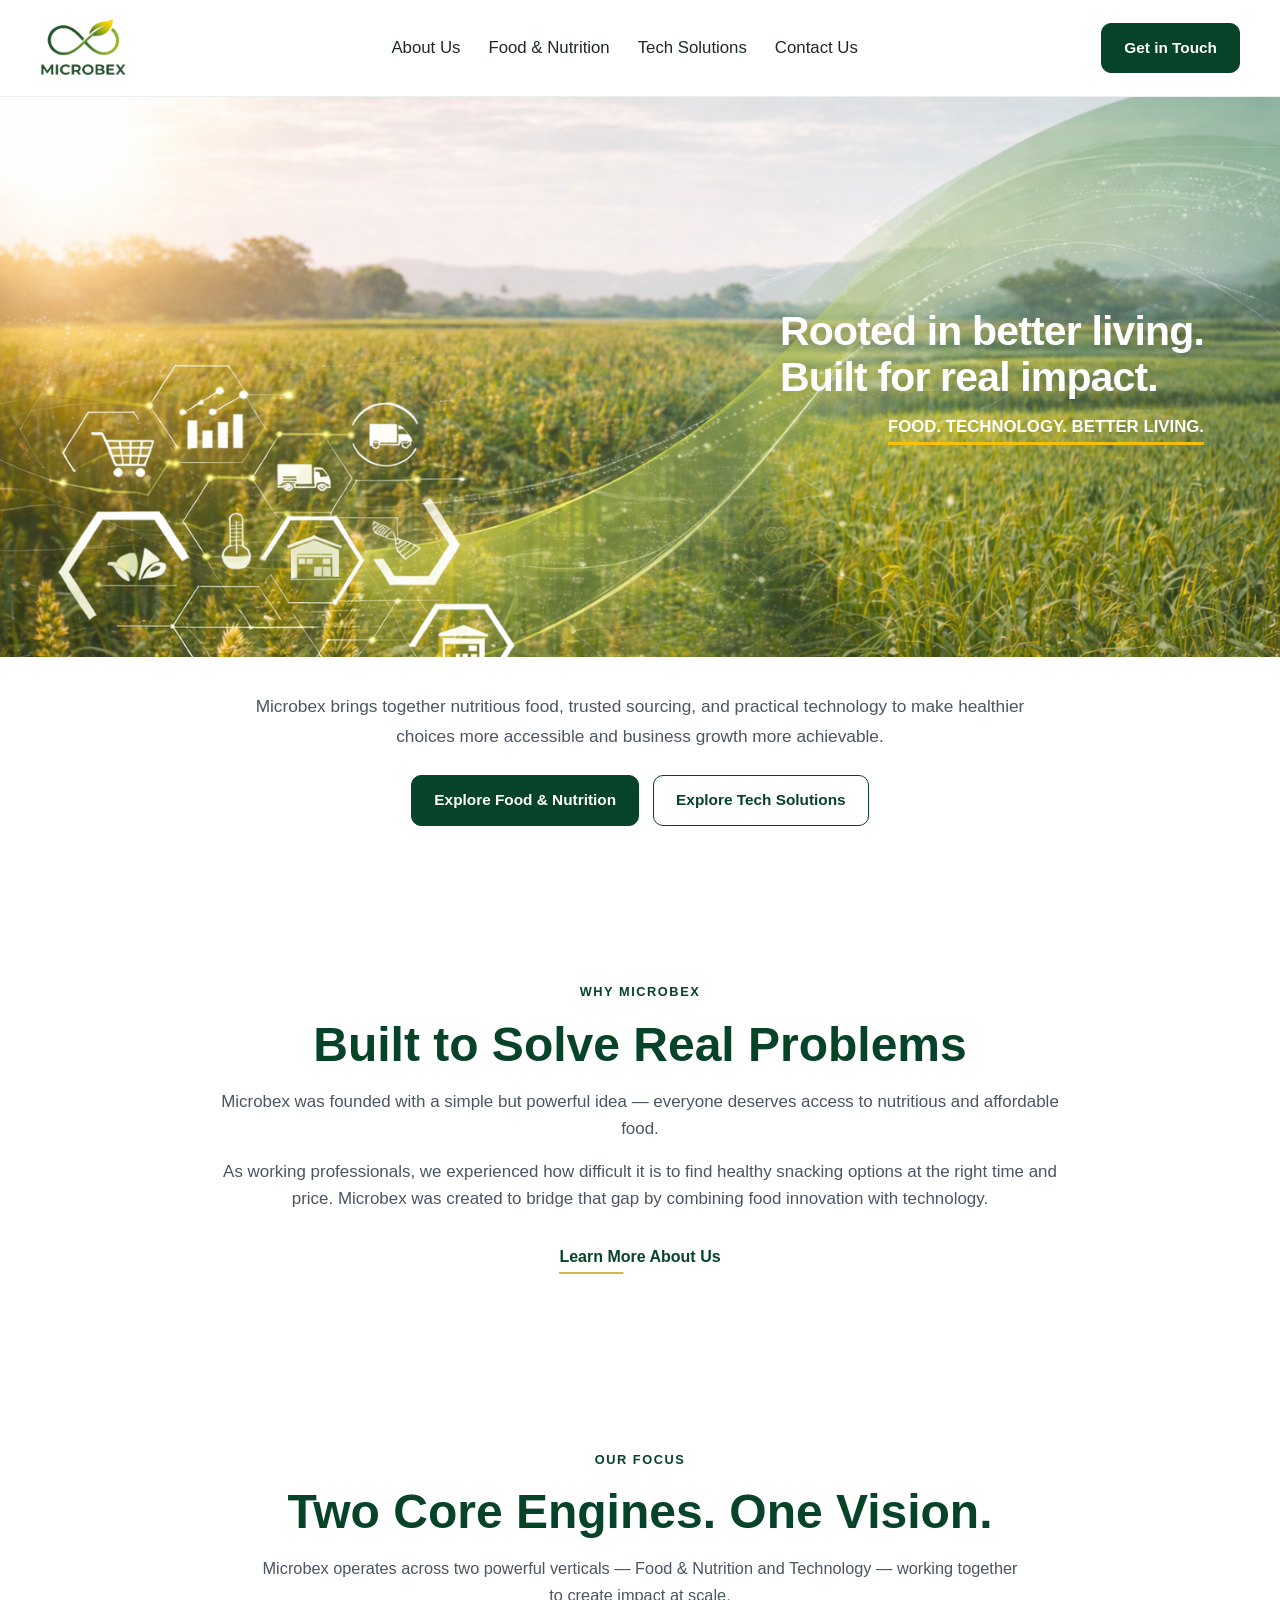
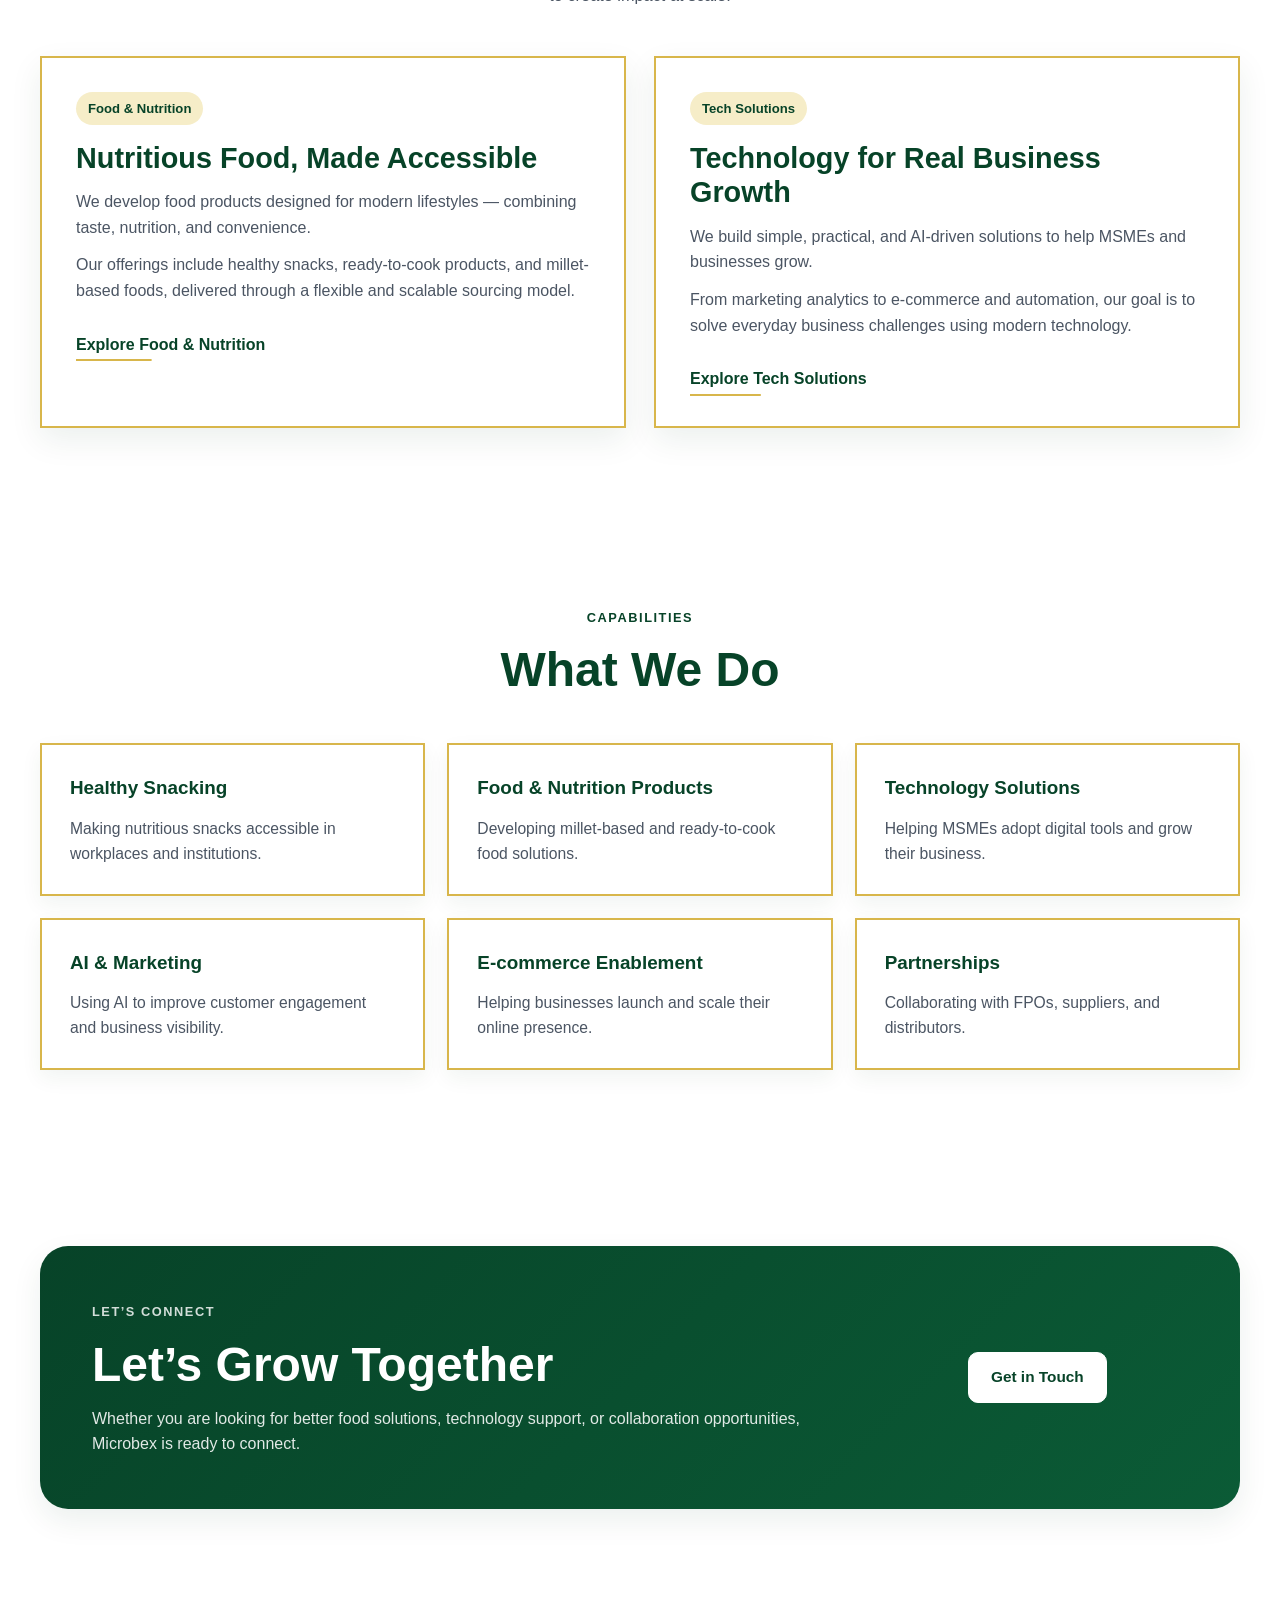
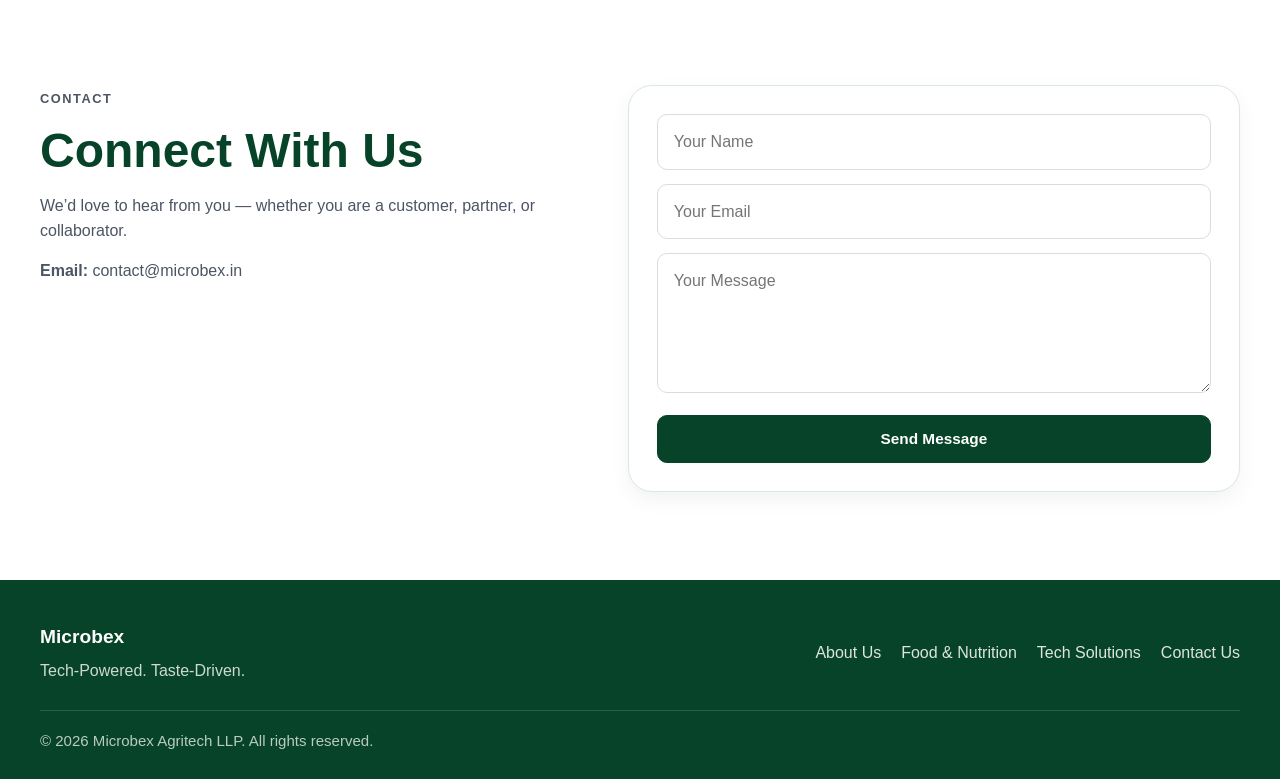
==== commit 9eae1844: "more hero updates" ====
--- a/index.html
+++ b/index.html
@@ -45,9 +45,12 @@
           Built for real impact.
         </h1>
 
-        <p class="hero-tagline">
-          Food. Technology. Better living.
-        </p>
+     <p class="hero-tagline">
+          FOOD. TECHNOLOGY. BETTER LIVING.
+        </p>
+    
+
+
       </div>
     </div>
   </div>
--- a/assets/css/style.css
+++ b/assets/css/style.css
@@ -215,7 +215,7 @@
 }
 
 .main-nav a {
-  font-size: 0.96rem;
+  font-size: 1.05rem;
   font-weight: 500;
   color: var(--text-dark);
   position: relative;
@@ -296,7 +296,7 @@
 
 .hero-content h1 {
   max-width: 520px;
-  font-size: clamp(2.2rem, 3.8vw, 3.4rem);
+  font-size: clamp(2.0rem, 3.2vw, 3.0rem);
   line-height: 1.12;
   letter-spacing: -0.02em;
   color: #ffffff;
@@ -305,14 +305,34 @@
   text-shadow: 0 3px 14px rgba(0, 0, 0, 0.22);
 }
 
+
+
 .hero-tagline {
-  max-width: 520px;
-  font-size: 1.02rem;
+  font-size: 1.05rem;
   font-weight: 600;
-  color: rgba(255, 255, 255, 0.92);
-  text-align: left;
-  text-shadow: 0 2px 10px rgba(0, 0, 0, 0.18);
-}
+  color: #ffffff;
+  display: inline-block;
+  padding-bottom: 1px;
+  border-bottom: 3px solid rgba(255, 196, 3, 0.9);
+}
+/*
+.hero-tagline {
+  font-size: 1rem;
+  font-weight: 600;
+  letter-spacing: 0.04em;
+  color: #ffffff;
+  text-transform: uppercase;
+
+  display: inline-block;
+  padding: 6px 12px;
+  border-radius: 999px;
+
+  background: rgba(255, 255, 255, 0.12);
+  backdrop-filter: blur(6px);
+
+  text-shadow: 0 2px 10px rgba(0, 0, 0, 0.25);
+}
+  */
 
 .hero-bottom {
   background: var(--white);
@@ -611,12 +631,17 @@
   }
 
   .logo img {
-    height: 96px;
+    height: 72px;
+    width: auto;
   }
 
   .hero-image {
     min-height: 440px;
     background-position: 35% center;
+  }
+
+  .header-inner {
+    min-height: 74px;
   }
 
   .hero-content-inner {
@@ -664,46 +689,65 @@
     padding: 60px 0;
   }
 
-  .hero-image {
-    min-height: 400px;
-    background-position: 38% center;
-    align-items: flex-start;
+.hero-image {
+    min-height: 420px;
+    background-position: 34% center;
+    align-items: flex-end;
   }
 
   .hero-overlay {
     background:
       linear-gradient(
         180deg,
-        rgba(7, 67, 40, 0.18) 0%,
-        rgba(7, 67, 40, 0.12) 18%,
-        rgba(255, 255, 255, 0.10) 38%,
-        rgba(255, 255, 255, 0.18) 58%,
-        rgba(7, 67, 40, 0.28) 100%
+        rgba(255, 255, 255, 0.06) 0%,
+        rgba(255, 255, 255, 0.04) 25%,
+        rgba(7, 67, 40, 0.10) 48%,
+        rgba(7, 67, 40, 0.26) 72%,
+        rgba(7, 67, 40, 0.42) 100%
       );
   }
 
+  .hero-content {
+    width: 100%;
+  }
+
   .hero-content-inner {
-    width: calc(100% - 32px);
-    margin: 0 auto;
-    min-height: 400px;
-    padding: 28px 0 0;
-    align-items: flex-start;
-    justify-content: flex-start;
+    width: 100%;
+    min-height: 420px;
+    margin: 0;
+    padding: 24px 20px 28px;
+    display: flex;
+    flex-direction: column;
+    align-items: flex-end;
+    justify-content: flex-end;
   }
 
   .hero-content h1 {
-    max-width: 300px;
-    font-size: clamp(1.9rem, 9vw, 2.6rem);
-    line-height: 1.08;
+    max-width: 220px;
+    font-size: 2.25rem;
+    line-height: 1.05;
     margin-bottom: 10px;
-    text-align: left;
+    text-align: right;
+    color: #ffffff;
+    text-shadow: 0 3px 14px rgba(0, 0, 0, 0.30);
   }
 
   .hero-tagline {
-    max-width: 260px;
-    font-size: 0.95rem;
-    line-height: 1.4;
-    text-align: left;
+    max-width: 220px;
+    font-size: 0.82rem;
+    line-height: 1.35;
+    text-align: right;
+    color: rgba(255, 255, 255, 0.92);
+    text-shadow: 0 2px 10px rgba(0, 0, 0, 0.24);
+  }
+
+  .hero-bottom {
+    padding: 28px 0 52px;
+  }
+
+  .hero-subtext {
+    font-size: 1rem;
+    line-height: 1.7;
   }
 
   .hero-actions,
@@ -729,3 +773,24 @@
     gap: 14px;
   }
 }
+
+@media (max-width: 400px) {
+  .hero-image {
+    min-height: 390px;
+  }
+
+  .hero-content-inner {
+    min-height: 390px;
+    padding: 20px 16px 24px;
+  }
+
+  .hero-content h1 {
+    max-width: 200px;
+    font-size: 2rem;
+  }
+
+  .hero-tagline {
+    max-width: 200px;
+    font-size: 0.78rem;
+  }
+}
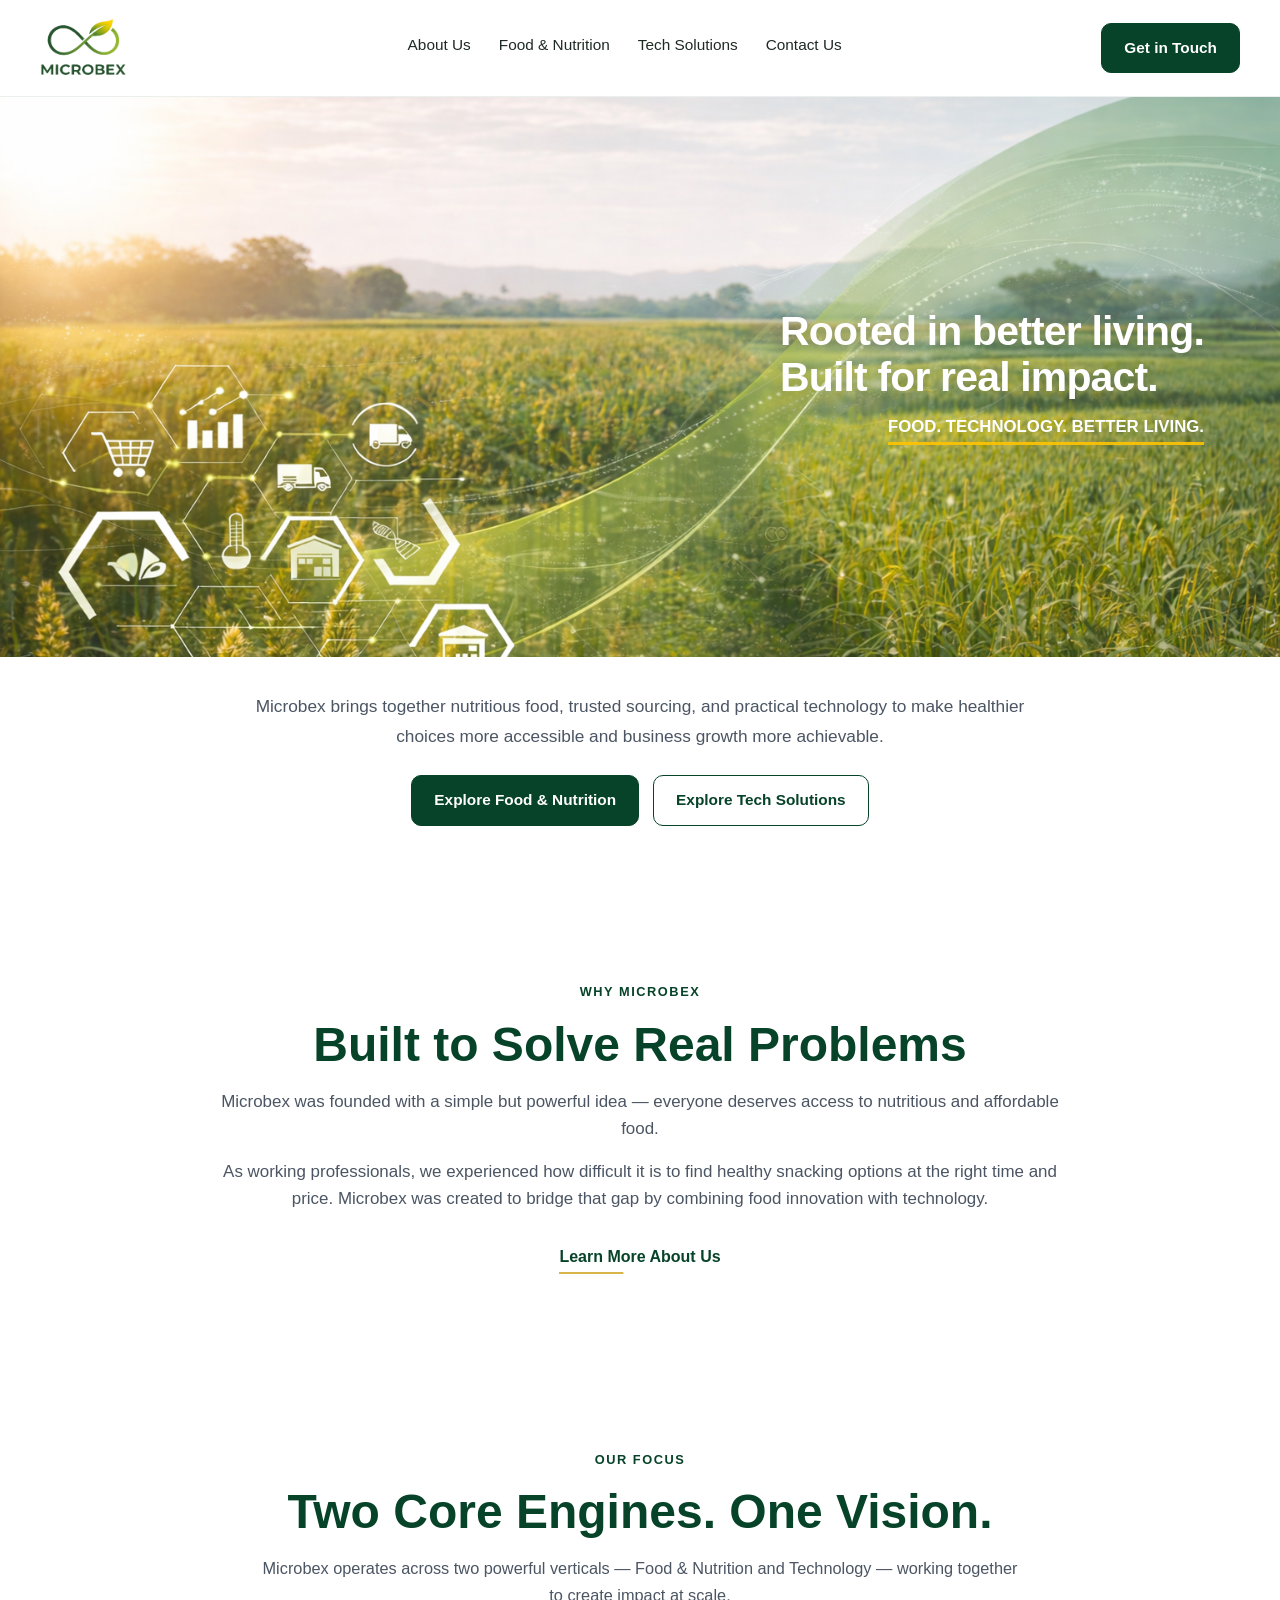
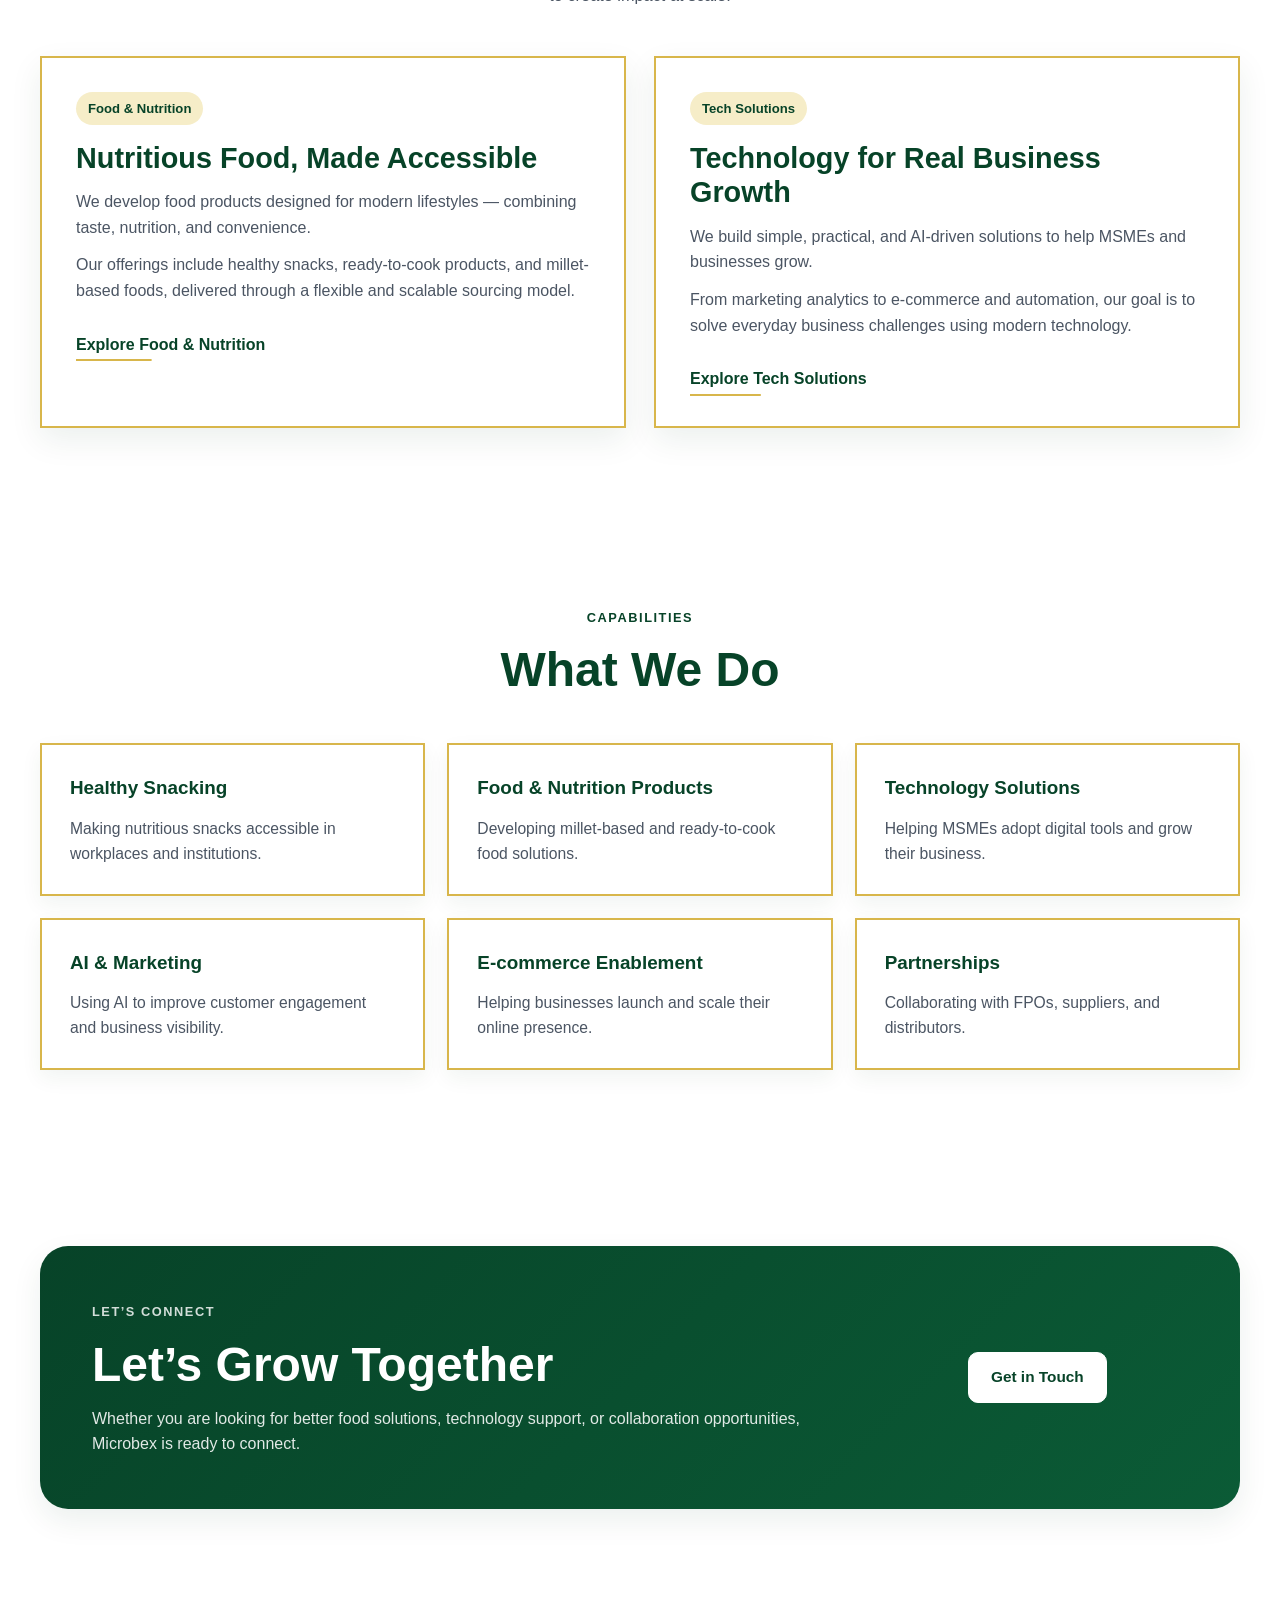
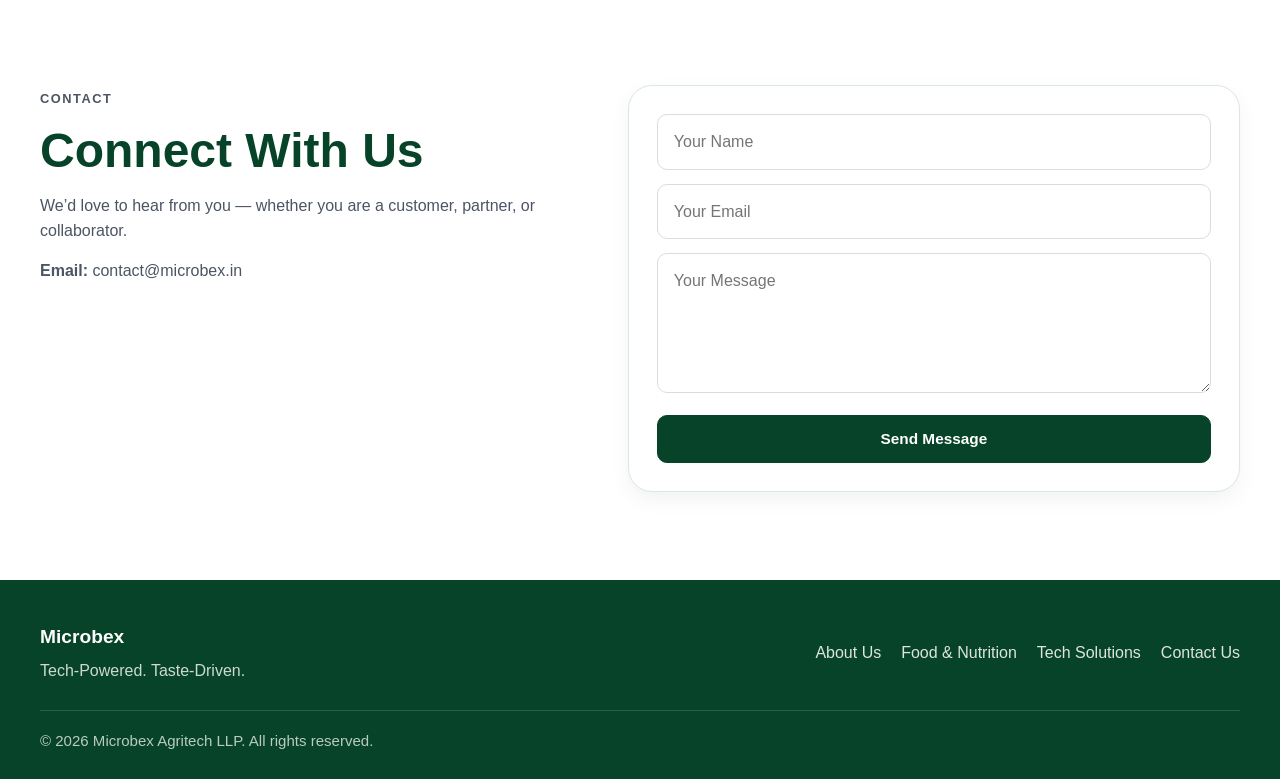
==== commit 5540c82c: "mobile view menu" ====
--- a/index.html
+++ b/index.html
@@ -30,6 +30,20 @@
 
     <a href="contact.html" class="btn btn-primary header-cta">Get in Touch</a>
 
+    <button class="menu-toggle" aria-label="Open menu" aria-expanded="false" aria-controls="mobile-menu">
+      <span></span>
+      <span></span>
+      <span></span>
+    </button>
+
+  </div>
+
+  <div class="mobile-menu" id="mobile-menu">
+    <a href="about.html">About Us</a>
+    <a href="food-nutrition.html">Food &amp; Nutrition</a>
+    <a href="technology.html">Tech Solutions</a>
+    <a href="contact.html">Contact Us</a>
+    <a href="contact.html" class="mobile-menu-cta">Get in Touch</a>
   </div>
 </header>
 
@@ -273,5 +287,18 @@
   </div>
 </footer>
 
+<script>
+  const menuToggle = document.querySelector('.menu-toggle');
+  const mobileMenu = document.querySelector('.mobile-menu');
+
+  menuToggle.addEventListener('click', () => {
+    menuToggle.classList.toggle('is-open');
+    mobileMenu.classList.toggle('is-open');
+
+    const expanded = menuToggle.classList.contains('is-open');
+    menuToggle.setAttribute('aria-expanded', expanded);
+  });
+</script>
+
 </body>
 </html>
--- a/assets/css/style.css
+++ b/assets/css/style.css
@@ -202,6 +202,10 @@
   gap: 16px;
 }
 
+.menu-toggle {
+  display: none;
+}
+
 .logo img {
   height: 60px;
   width: auto;
@@ -215,23 +219,31 @@
 }
 
 .main-nav a {
-  font-size: 1.05rem;
+ font-size: 0.96rem;
   font-weight: 500;
   color: var(--text-dark);
   position: relative;
+  padding-bottom: 6px; /* add this */
+  text-decoration: none; /* optional safety */
 }
 
 .main-nav a::after {
   content: "";
   position: absolute;
   left: 0;
-  bottom: -8px;
+  bottom: 0;
+
+  width: 0%;
+  height: 2px;
+
+  background-color: #D8B64B;
+  border-radius: 2px;
+
+  transition: width 0.3s ease;
+}
+
+.main-nav a:hover::after {
   width: 100%;
-  height: 2px;
-  background: var(--brand-yellow);
-  transform: scaleX(0);
-  transform-origin: left;
-  transition: transform 0.25s ease;
 }
 
 .main-nav a:hover {
@@ -592,6 +604,81 @@
   font-size: 0.94rem;
 }
 
+/* Mobile menu toggle button */
+.menu-toggle {
+  display: none;
+  width: 44px;
+  height: 44px;
+  border: none;
+  background: transparent;
+  cursor: pointer;
+  padding: 0;
+  align-items: center;
+  justify-content: center;
+  flex-direction: column;
+  gap: 5px;
+}
+
+.menu-toggle span {
+  display: block;
+  width: 22px;
+  height: 2px;
+  background: var(--brand-green);
+  border-radius: 2px;
+  transition: all 0.25s ease;
+}
+
+/* Mobile dropdown */
+.mobile-menu {
+  display: none;
+  background: var(--white);
+  border-top: 1px solid rgba(7, 67, 40, 0.08);
+  border-bottom: 1px solid rgba(7, 67, 40, 0.08);
+  box-shadow: 0 12px 24px rgba(7, 67, 40, 0.08);
+  padding: 8px 24px 20px;
+}
+
+.mobile-menu a {
+  display: block;
+  padding: 14px 0;
+  font-size: 1rem;
+  font-weight: 500;
+  color: var(--text-dark);
+  border-bottom: 1px solid rgba(7, 67, 40, 0.08);
+}
+
+.mobile-menu a:last-child {
+  border-bottom: none;
+}
+
+.mobile-menu-cta {
+  margin-top: 12px;
+  text-align: center;
+  background: var(--brand-green);
+  color: var(--white) !important;
+  border-radius: 10px;
+  padding: 12px 16px !important;
+  border-bottom: none !important;
+}
+
+/* Active state */
+.mobile-menu.is-open {
+  display: block;
+}
+
+/* Animated hamburger to X */
+.menu-toggle.is-open span:nth-child(1) {
+  transform: translateY(7px) rotate(45deg);
+}
+
+.menu-toggle.is-open span:nth-child(2) {
+  opacity: 0;
+}
+
+.menu-toggle.is-open span:nth-child(3) {
+  transform: translateY(-7px) rotate(-45deg);
+}
+
 /* Responsive */
 @media (max-width: 1080px) {
   .contact-preview,
@@ -620,12 +707,16 @@
   }
 }
 
-@media (max-width: 860px) {
+@media (max-width: 900px) {
   .main-nav,
   .header-cta {
     display: none;
   }
 
+   .menu-toggle {
+    display: inline-flex;
+  }
+
   .section {
     padding: 72px 0;
   }
@@ -635,33 +726,37 @@
     width: auto;
   }
 
-  .hero-image {
-    min-height: 440px;
-    background-position: 35% center;
-  }
+.hero-image {
+  min-height: 440px;
+  background-position: 40% center;
+  align-items: flex-end;
+}
 
   .header-inner {
     min-height: 74px;
   }
 
-  .hero-content-inner {
-    width: min(100% - 32px, var(--max-width));
-    min-height: 440px;
-    align-items: flex-start;
-    justify-content: center;
-    padding-right: 0;
-  }
-
-  .hero-content h1 {
-    max-width: 420px;
-    font-size: clamp(2rem, 6vw, 2.8rem);
-    margin-bottom: 10px;
-  }
-
-  .hero-tagline {
-    max-width: 340px;
-    font-size: 0.98rem;
-  }
+ .hero-content-inner {
+  width: min(100% - 32px, var(--max-width));
+  min-height: 440px;
+  align-items: flex-end;
+  justify-content: flex-end;
+  padding-right: 8px;
+  padding-bottom: 28px;
+}
+
+.hero-content h1 {
+  max-width: 320px;
+  font-size: clamp(2rem, 4.8vw, 2.6rem);
+  margin-bottom: 10px;
+  text-align: right;
+}
+
+.hero-tagline {
+  max-width: 320px;
+  font-size: 0.88rem;
+  text-align: right;
+}
 
   .hero-bottom {
     padding: 28px 0 52px;
@@ -724,7 +819,7 @@
 
   .hero-content h1 {
     max-width: 220px;
-    font-size: 2.25rem;
+    font-size: 1.6rem;
     line-height: 1.05;
     margin-bottom: 10px;
     text-align: right;
@@ -734,7 +829,7 @@
 
   .hero-tagline {
     max-width: 220px;
-    font-size: 0.82rem;
+    font-size: 0.7rem;
     line-height: 1.35;
     text-align: right;
     color: rgba(255, 255, 255, 0.92);
@@ -786,11 +881,12 @@
 
   .hero-content h1 {
     max-width: 200px;
-    font-size: 2rem;
+    font-size: 1.6rem;
   }
 
   .hero-tagline {
     max-width: 200px;
-    font-size: 0.78rem;
-  }
-}
+    font-size: 0.61rem;
+  }
+}
+
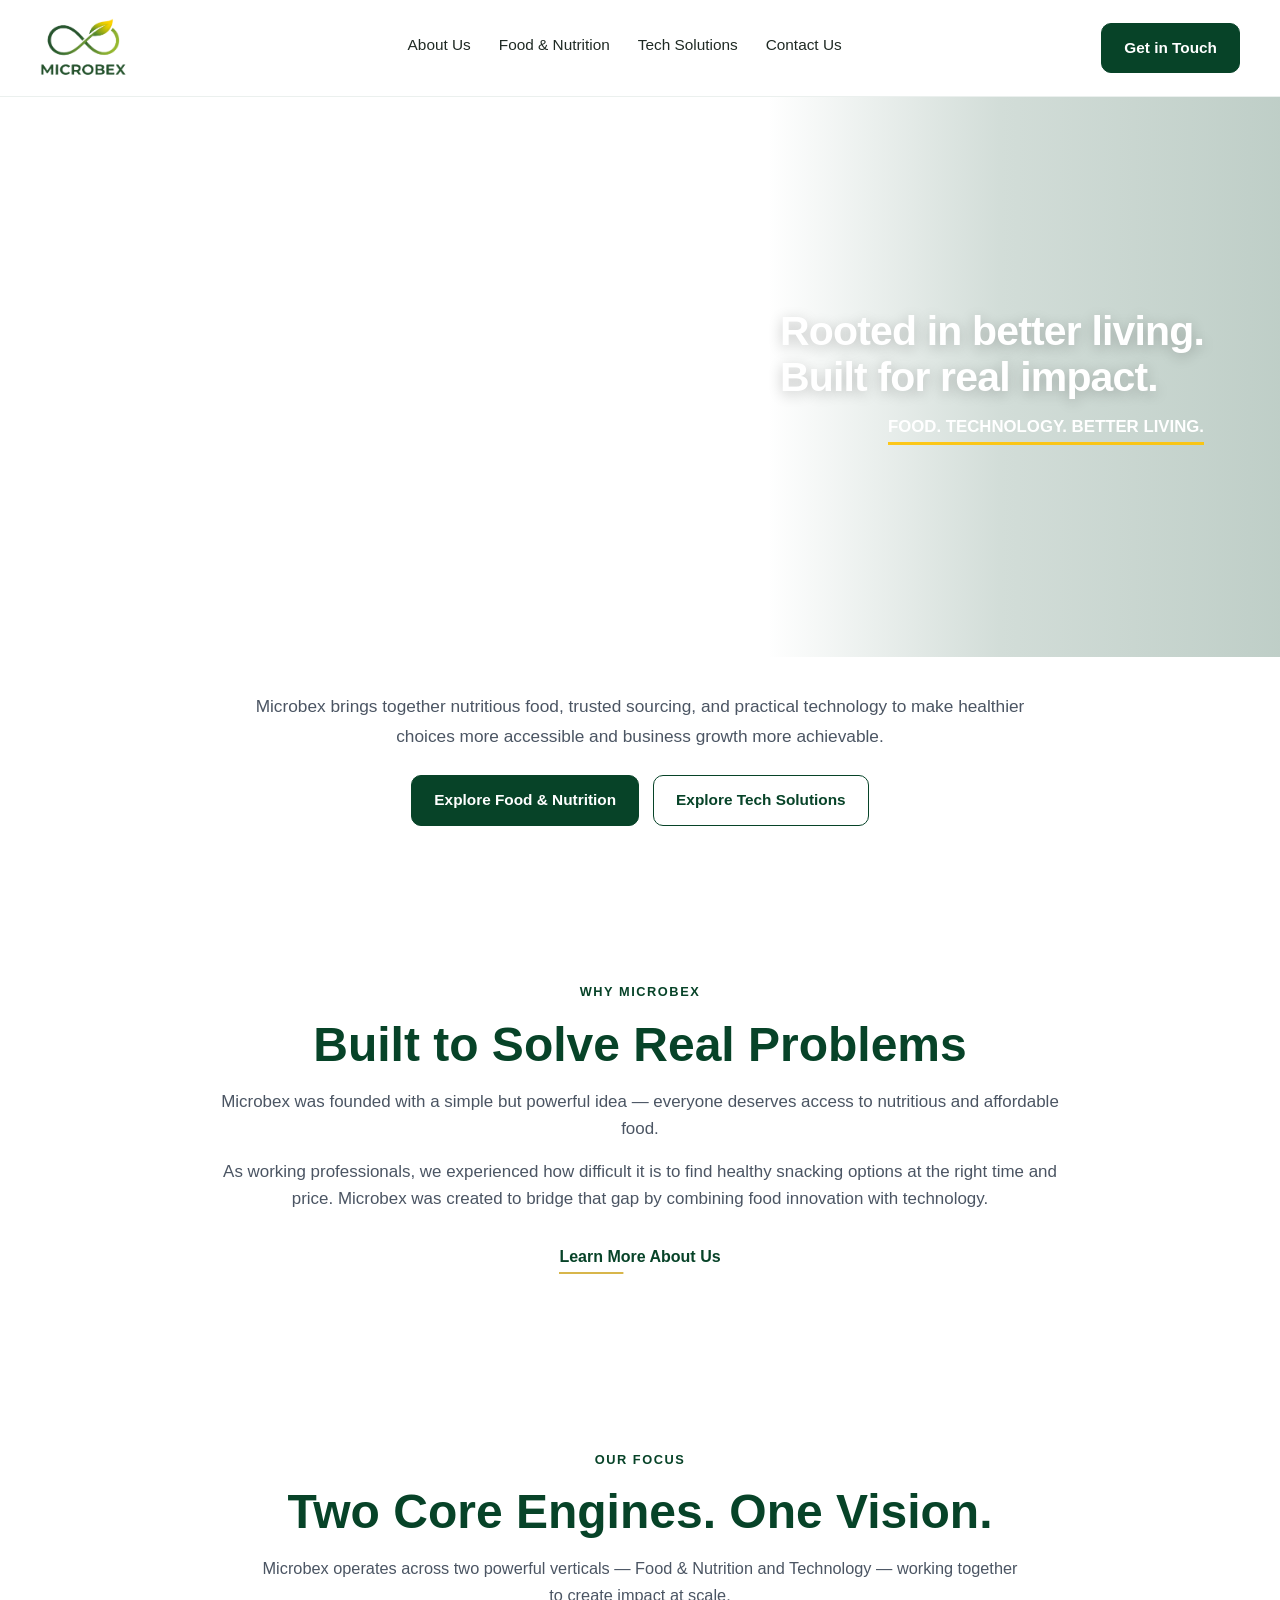
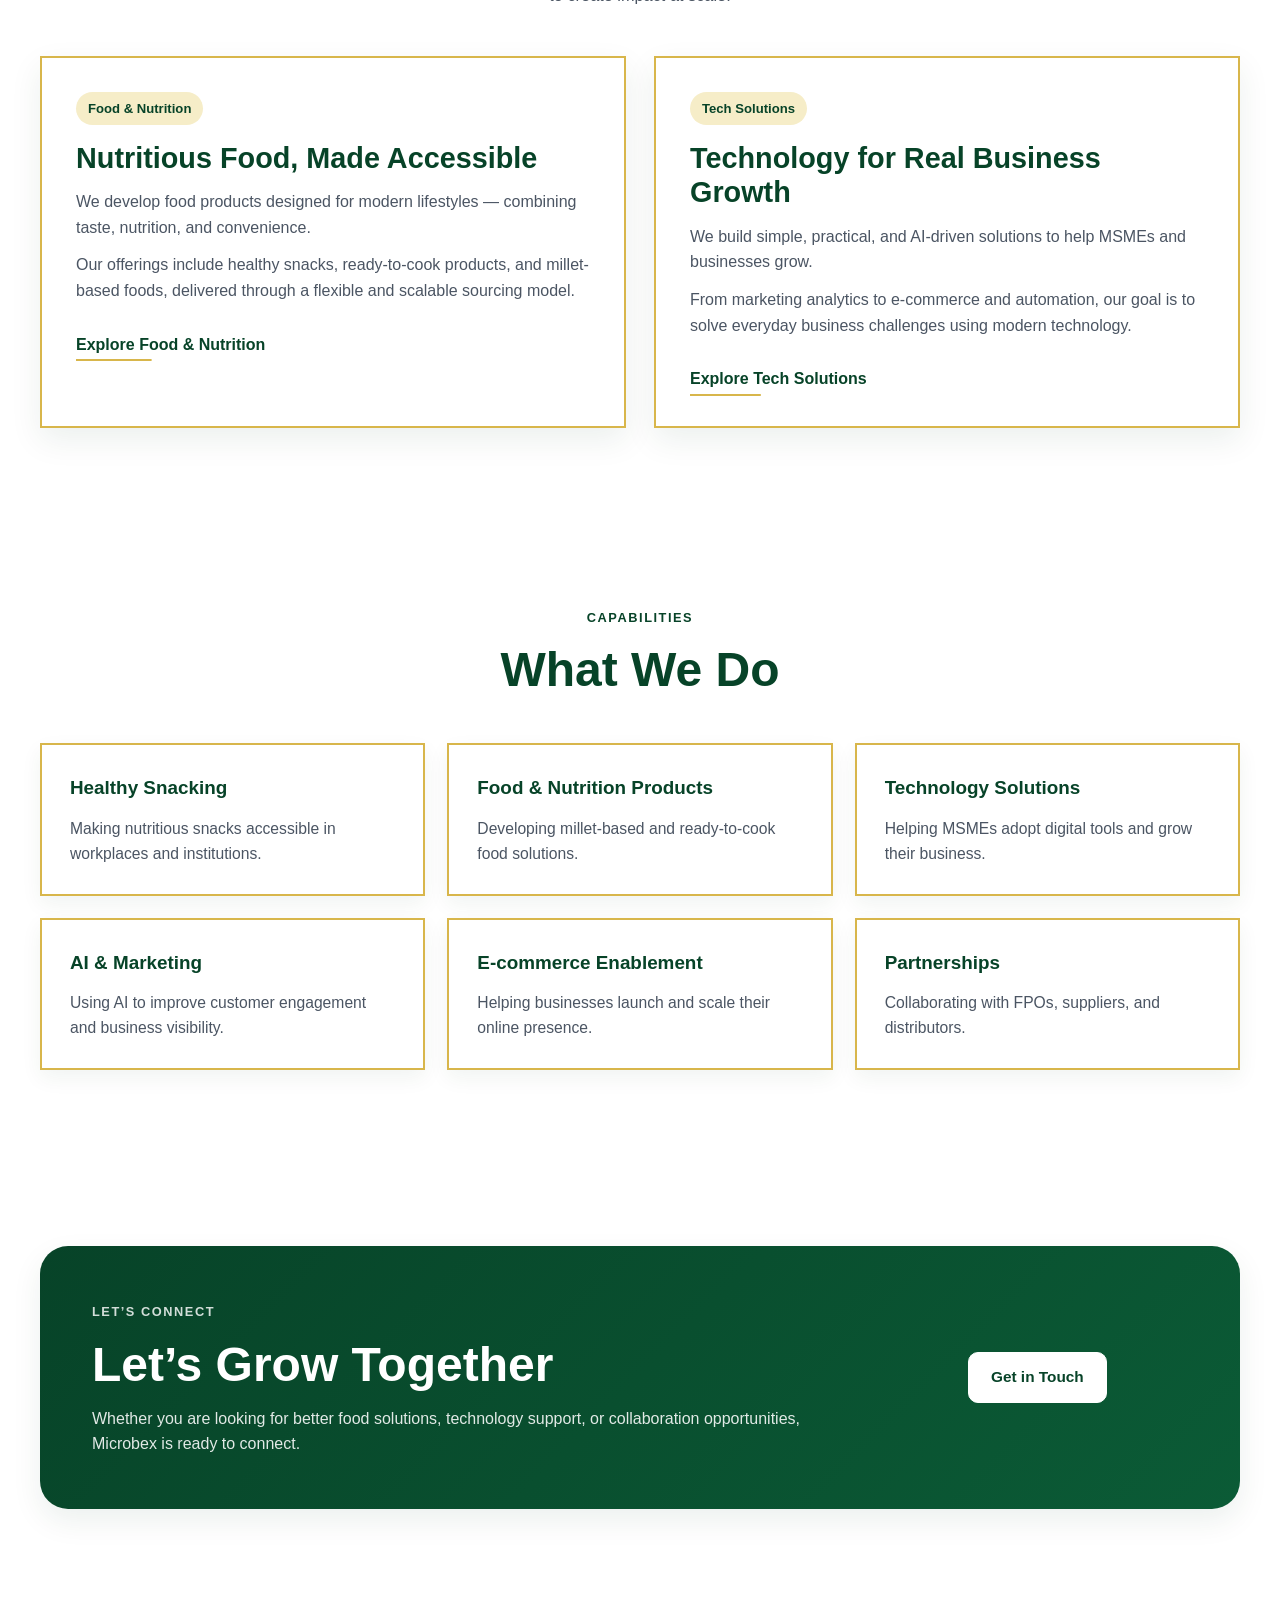
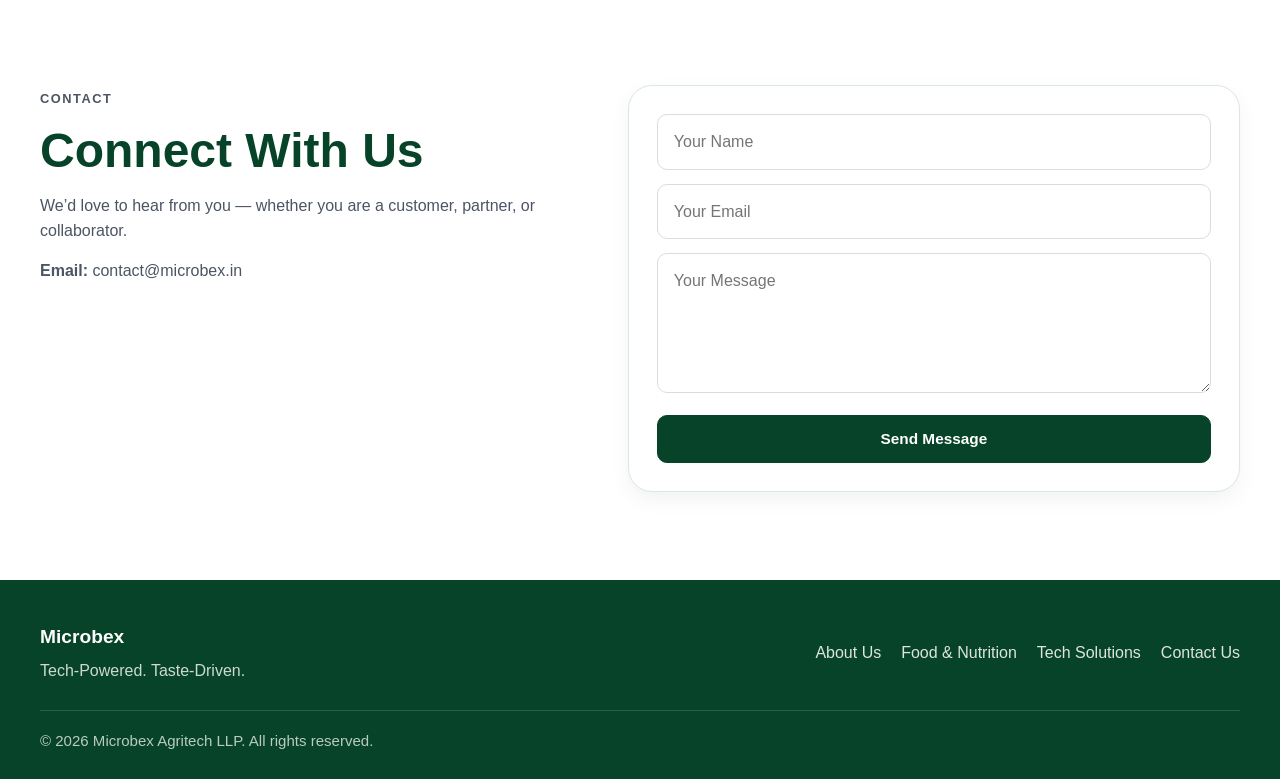
==== commit 18de3395: "video update" ====
--- a/index.html
+++ b/index.html
@@ -50,6 +50,9 @@
 <!-- Hero -->
 <section class="hero">
   <div class="hero-image">
+    <video class="hero-video" autoplay muted loop playsinline>
+      <source src="assets/videos/hero video.mp4" type="video/mp4">
+    </video>
     <div class="hero-overlay"></div>
 
     <div class="hero-content">
--- a/assets/css/style.css
+++ b/assets/css/style.css
@@ -270,12 +270,24 @@
   position: relative;
   width: 100%;
   min-height: 560px;
-  background: url('../images/hero-microbex.png') no-repeat center center / cover;
   display: flex;
   align-items: center;
+  overflow: hidden;
+}
+
+.hero-video {
+  position: absolute;
+  inset: 0;
+  width: 100%;
+  height: 100%;
+  object-fit: cover;
+  z-index: 0;
 }
 
 .hero-overlay {
+  position: absolute;
+  inset: 0;
+  z-index: 1;
   background:
     linear-gradient(
       90deg,
@@ -758,6 +770,17 @@
   text-align: right;
 }
 
+.hero-overlay {
+  background:
+    linear-gradient(
+      180deg,
+      rgba(255, 255, 255, 0.04) 0%,
+      rgba(255, 255, 255, 0.03) 25%,
+      rgba(7, 67, 40, 0.10) 50%,
+      rgba(7, 67, 40, 0.22) 74%,
+      rgba(7, 67, 40, 0.34) 100%
+    );
+}
   .hero-bottom {
     padding: 28px 0 52px;
   }
@@ -806,35 +829,34 @@
     width: 100%;
   }
 
-  .hero-content-inner {
-    width: 100%;
-    min-height: 420px;
-    margin: 0;
-    padding: 24px 20px 28px;
-    display: flex;
-    flex-direction: column;
-    align-items: flex-end;
-    justify-content: flex-end;
-  }
-
-  .hero-content h1 {
-    max-width: 220px;
-    font-size: 1.6rem;
-    line-height: 1.05;
-    margin-bottom: 10px;
-    text-align: right;
-    color: #ffffff;
-    text-shadow: 0 3px 14px rgba(0, 0, 0, 0.30);
-  }
-
-  .hero-tagline {
-    max-width: 220px;
-    font-size: 0.7rem;
-    line-height: 1.35;
-    text-align: right;
-    color: rgba(255, 255, 255, 0.92);
-    text-shadow: 0 2px 10px rgba(0, 0, 0, 0.24);
-  }
+ .hero-content-inner {
+  width: 100%;
+  min-height: 420px;
+  margin: 0;
+  padding: 24px 26px 30px 20px;
+  display: flex;
+  flex-direction: column;
+  align-items: flex-end;
+  justify-content: flex-end;
+}
+
+.hero-content h1 {
+  max-width: 195px;
+  font-size: 1.42rem;
+  line-height: 1.08;
+  margin-bottom: 12px;
+  text-align: right;
+  color: #ffffff;
+  text-shadow: 0 3px 14px rgba(0, 0, 0, 0.30);
+}
+ .hero-tagline {
+  max-width: 195px;
+  font-size: 0.64rem;
+  line-height: 1.35;
+  text-align: right;
+  color: rgba(255, 255, 255, 0.92);
+  text-shadow: 0 2px 10px rgba(0, 0, 0, 0.24);
+}
 
   .hero-bottom {
     padding: 28px 0 52px;
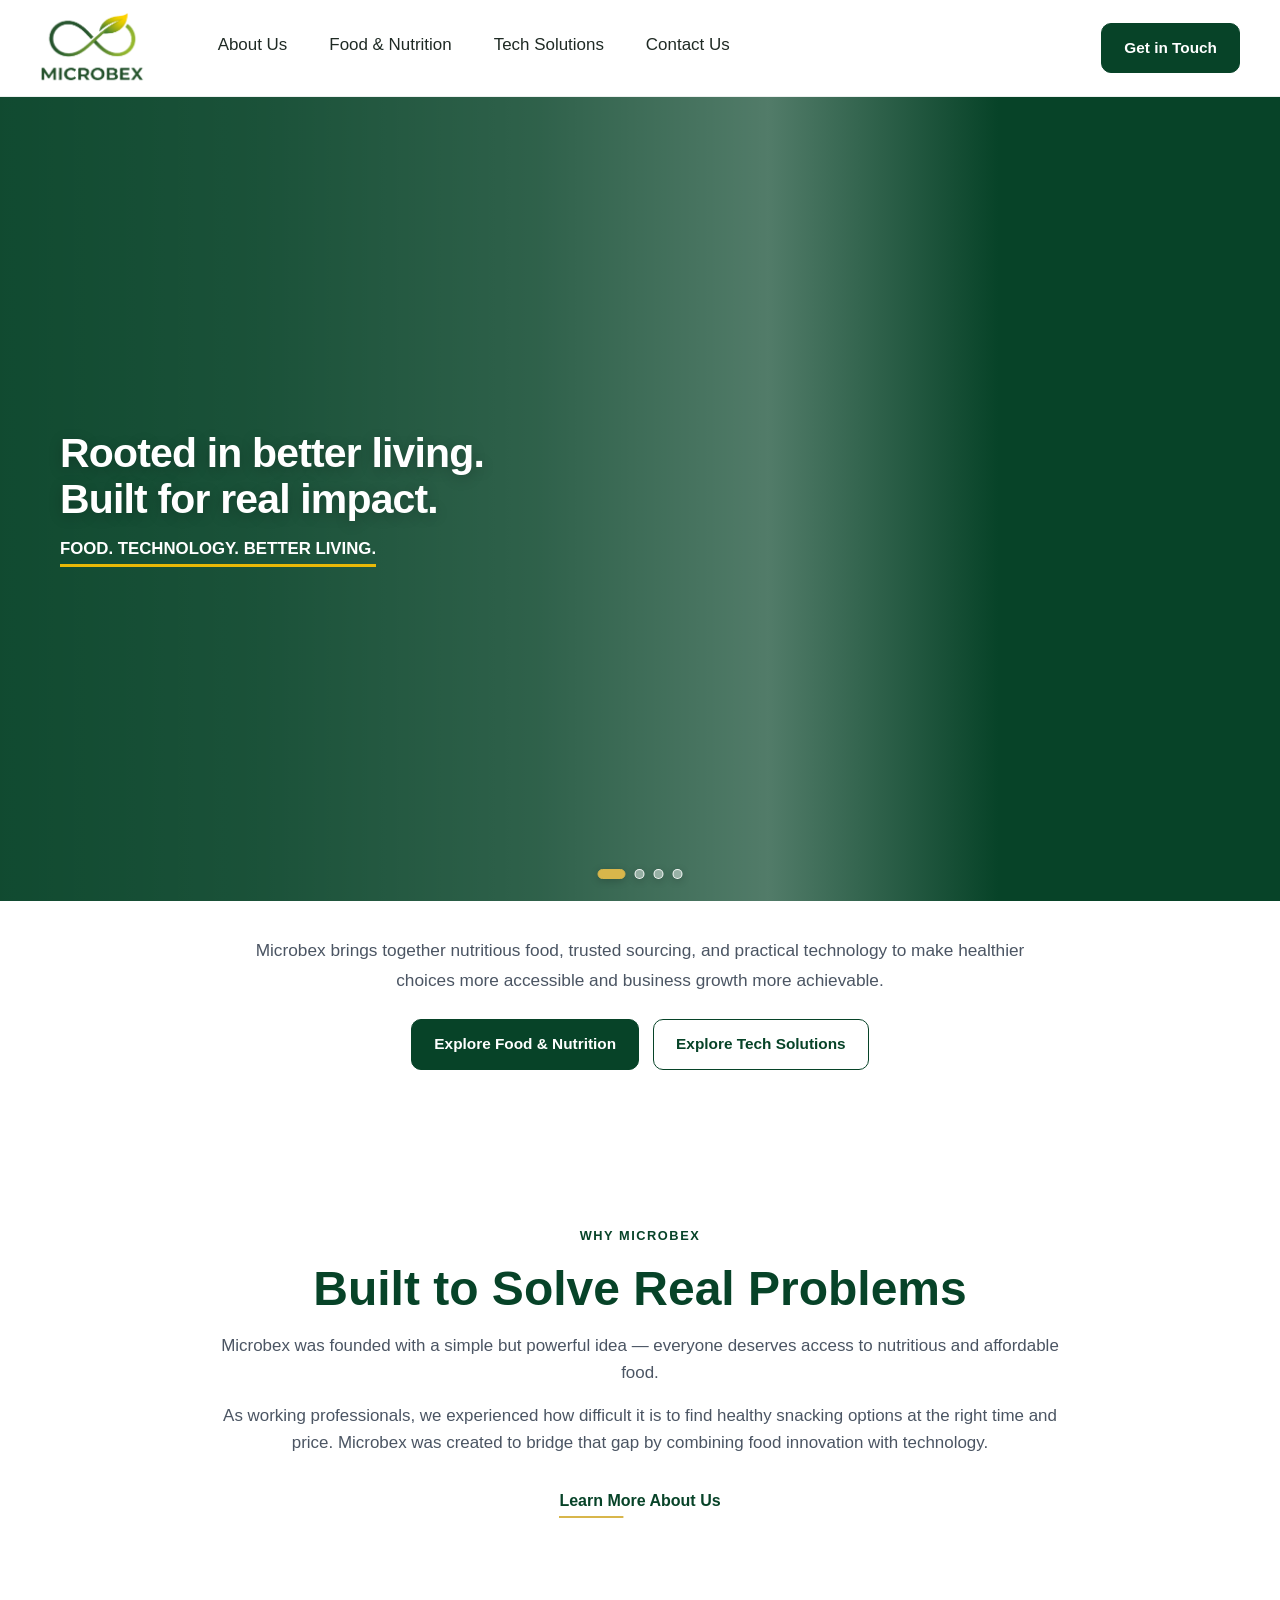
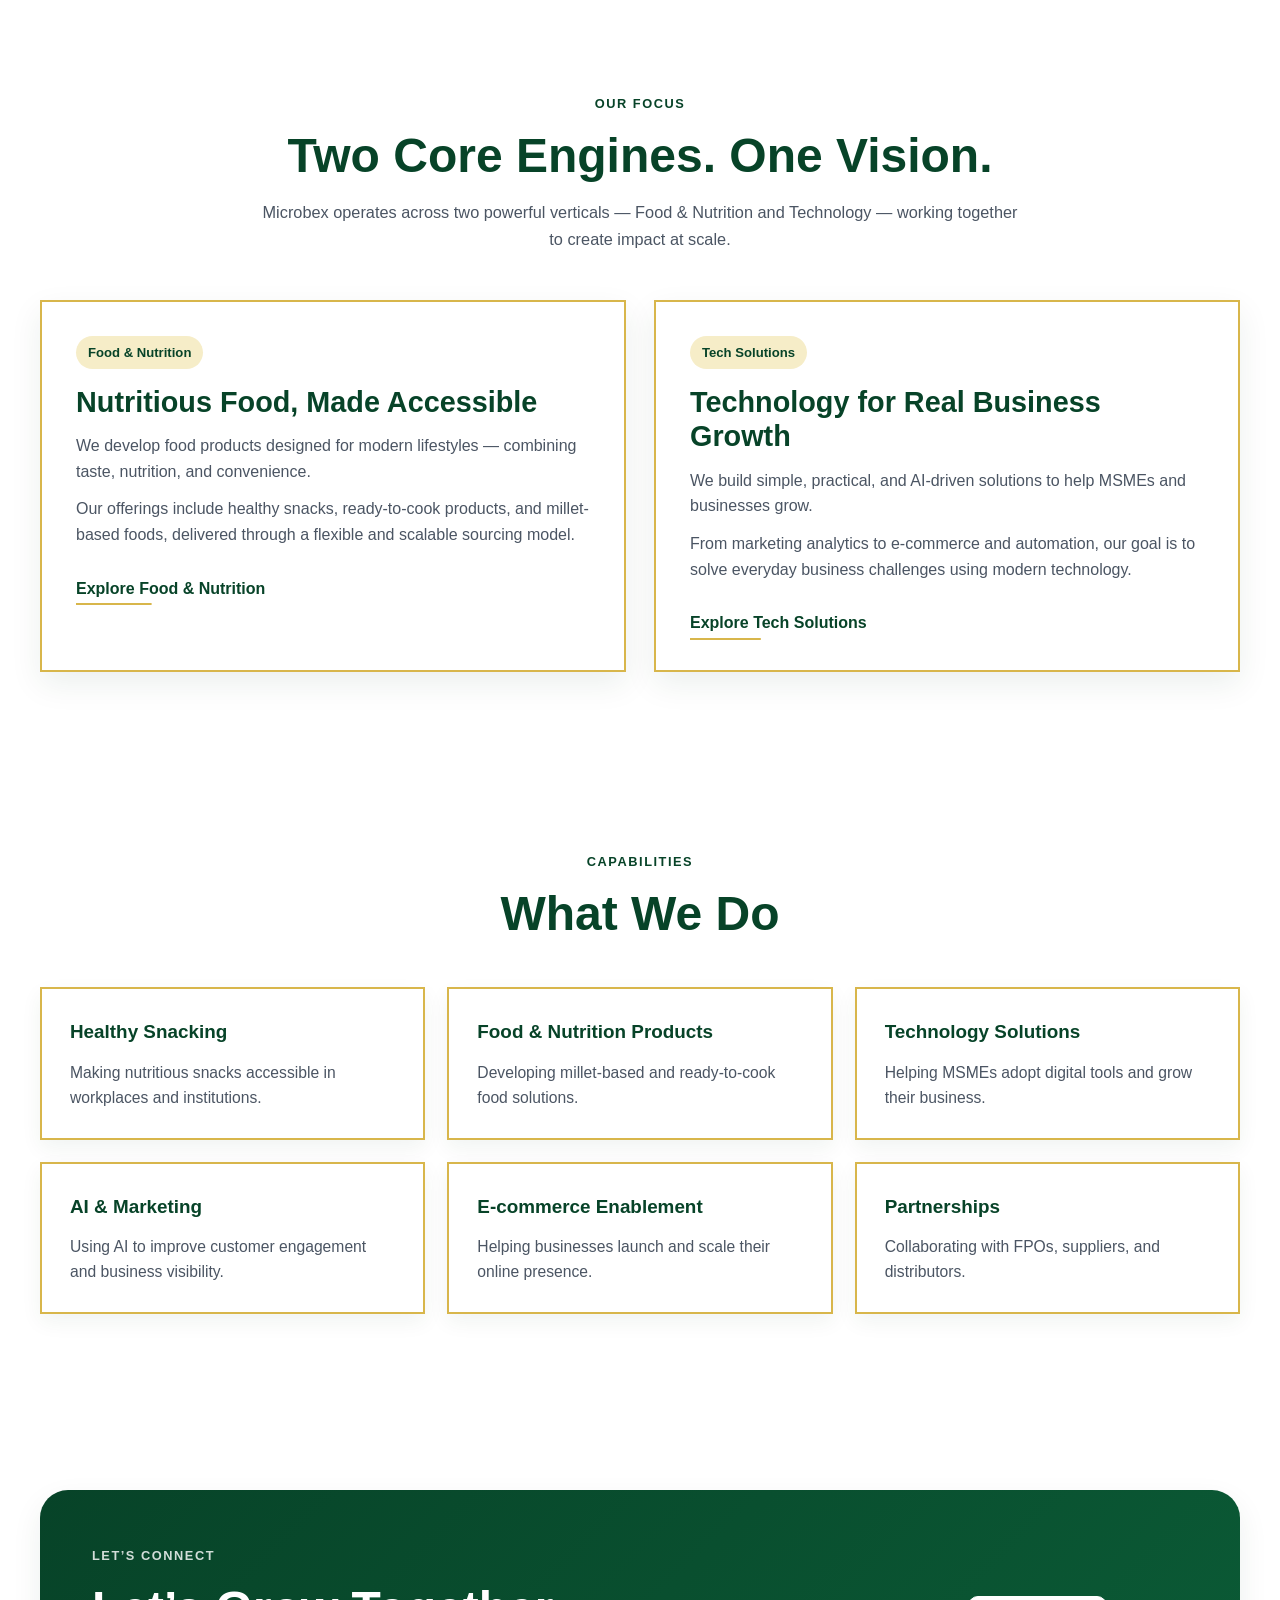
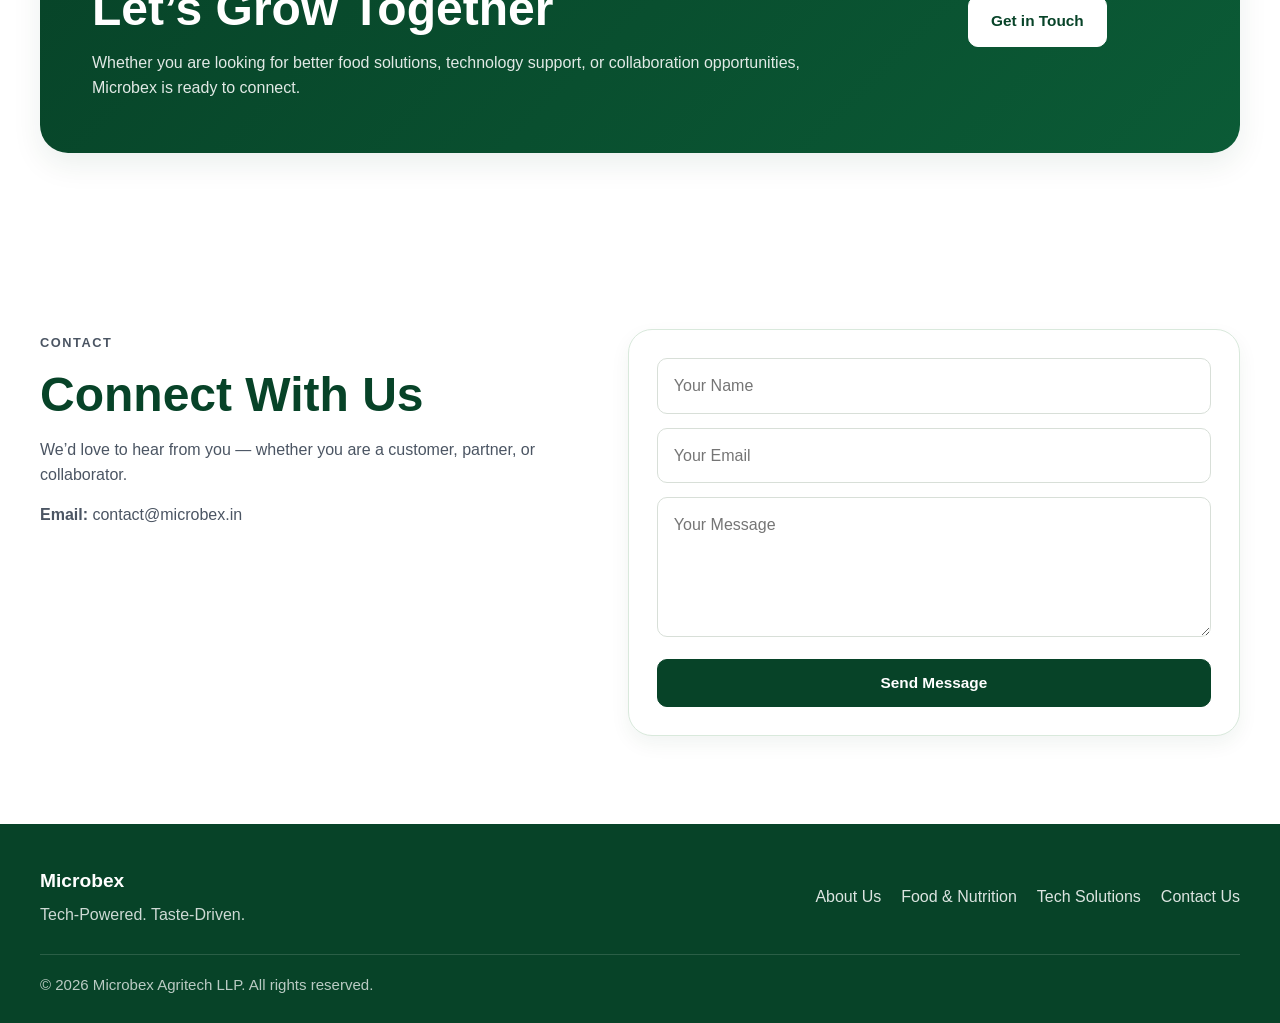
==== commit 68a46476: "all hero video updated" ====
--- a/index.html
+++ b/index.html
@@ -50,7 +50,7 @@
 <!-- Hero -->
 <section class="hero">
   <div class="hero-image">
-    <video class="hero-video" autoplay muted loop playsinline>
+    <video class="hero-video" autoplay muted playsinline preload="auto">
       <source src="assets/videos/hero video.mp4" type="video/mp4">
     </video>
     <div class="hero-overlay"></div>
@@ -70,6 +70,8 @@
 
       </div>
     </div>
+
+    <div class="hero-dots" aria-label="Choose hero video"></div>
   </div>
 </section>
 
@@ -301,6 +303,53 @@
     const expanded = menuToggle.classList.contains('is-open');
     menuToggle.setAttribute('aria-expanded', expanded);
   });
+
+  const heroVideo = document.querySelector('.hero-video');
+  const heroPlaylist = [
+    'assets/videos/hero video.mp4',
+    'assets/videos/Packing products.mp4',
+    'assets/videos/data Analytics.mp4',
+    'assets/videos/delivery trucks.mp4',
+  ];
+  const heroDots = document.querySelector('.hero-dots');
+  let currentHeroVideo = 0;
+
+  const updateHeroDots = () => {
+    heroDots.querySelectorAll('.hero-dot').forEach((dot, index) => {
+      const isActive = index === currentHeroVideo;
+      dot.classList.toggle('is-active', isActive);
+      if (isActive) {
+        dot.setAttribute('aria-current', 'true');
+      } else {
+        dot.removeAttribute('aria-current');
+      }
+    });
+  };
+
+  const playHeroVideo = (index) => {
+    currentHeroVideo = index;
+    heroVideo.src = heroPlaylist[index];
+    heroVideo.load();
+    updateHeroDots();
+    heroVideo.play().catch(() => {
+      // The browser may pause autoplay when battery or data-saving mode is active.
+    });
+  };
+
+  heroPlaylist.forEach((video, index) => {
+    const dot = document.createElement('button');
+    dot.type = 'button';
+    dot.className = 'hero-dot';
+    dot.setAttribute('aria-label', `Play hero video ${index + 1}`);
+    dot.addEventListener('click', () => playHeroVideo(index));
+    heroDots.appendChild(dot);
+  });
+
+  updateHeroDots();
+
+  heroVideo.addEventListener('ended', () => {
+    playHeroVideo((currentHeroVideo + 1) % heroPlaylist.length);
+  });
 </script>
 
 </body>
--- a/assets/css/style.css
+++ b/assets/css/style.css
@@ -198,8 +198,10 @@
   min-height: 96px;
   display: flex;
   align-items: center;
-  justify-content: space-between;
+  justify-content: flex-start;
   gap: 16px;
+  width: calc(100% - 80px);
+  max-width: none;
 }
 
 .menu-toggle {
@@ -207,19 +209,19 @@
 }
 
 .logo img {
-  height: 60px;
+  height: 72px;
   width: auto;
 }
 
 .main-nav {
   display: flex;
   align-items: center;
-  gap: 28px;
-  margin-left: 20px;
+  gap: 42px;
+  margin-left: 56px;
 }
 
 .main-nav a {
- font-size: 0.96rem;
+ font-size: 1.06rem;
   font-weight: 500;
   color: var(--text-dark);
   position: relative;
@@ -256,6 +258,7 @@
 
 .header-cta {
   white-space: nowrap;
+  margin-left: auto;
 }
 
 /* Hero */
@@ -269,10 +272,13 @@
 .hero-image {
   position: relative;
   width: 100%;
+  height: calc(100svh - 96px);
   min-height: 560px;
+  max-height: 900px;
   display: flex;
   align-items: center;
   overflow: hidden;
+  background: var(--brand-green);
 }
 
 .hero-video {
@@ -281,6 +287,7 @@
   width: 100%;
   height: 100%;
   object-fit: cover;
+  object-position: center;
   z-index: 0;
 }
 
@@ -301,7 +308,8 @@
 }
 
 .hero-content {
-  position: relative;
+  position: absolute;
+  inset: 0;
   z-index: 2;
   width: 100%;
   padding-top: 0;
@@ -309,13 +317,13 @@
 
 .hero-content-inner {
   width: min(var(--max-width), calc(100% - 40px));
-  margin: 0 auto;
+  margin: 0 auto 0 0;
   display: flex;
   flex-direction: column;
-  align-items: flex-end;
+  align-items: flex-start;
   justify-content: center;
-  min-height: 560px;
-  padding-right: 36px;
+  height: 100%;
+  padding-left: 60px;
 }
 
 .hero-content h1 {
@@ -338,6 +346,40 @@
   display: inline-block;
   padding-bottom: 1px;
   border-bottom: 3px solid rgba(255, 196, 3, 0.9);
+}
+
+.hero-dots {
+  position: absolute;
+  z-index: 3;
+  left: 50%;
+  bottom: 22px;
+  display: flex;
+  align-items: center;
+  gap: 9px;
+  transform: translateX(-50%);
+}
+
+.hero-dot {
+  width: 10px;
+  height: 10px;
+  padding: 0;
+  border: 1px solid rgba(255, 255, 255, 0.9);
+  border-radius: 999px;
+  background: rgba(255, 255, 255, 0.45);
+  box-shadow: 0 2px 8px rgba(0, 0, 0, 0.2);
+  cursor: pointer;
+  transition: width 0.25s ease, background 0.25s ease;
+}
+
+.hero-dot.is-active {
+  width: 28px;
+  background: var(--brand-yellow);
+  border-color: var(--brand-yellow);
+}
+
+.hero-dot:focus-visible {
+  outline: 3px solid rgba(255, 255, 255, 0.9);
+  outline-offset: 3px;
 }
 /*
 .hero-tagline {
@@ -709,10 +751,6 @@
     min-width: auto;
   }
 
-  .hero-image {
-    min-height: 500px;
-  }
-
   .hero-content h1,
   .hero-tagline {
     max-width: 520px;
@@ -727,6 +765,7 @@
 
    .menu-toggle {
     display: inline-flex;
+    margin-left: auto;
   }
 
   .section {
@@ -734,13 +773,19 @@
   }
 
   .logo img {
-    height: 72px;
+    height: 52px;
     width: auto;
   }
 
+  .header-inner {
+    width: min(100% - 40px, var(--max-width));
+  }
+
 .hero-image {
-  min-height: 440px;
-  background-position: 40% center;
+  height: auto;
+  min-height: 0;
+  max-height: none;
+  aspect-ratio: 16 / 9;
   align-items: flex-end;
 }
 
@@ -750,10 +795,10 @@
 
  .hero-content-inner {
   width: min(100% - 32px, var(--max-width));
-  min-height: 440px;
-  align-items: flex-end;
+  height: 100%;
+  align-items: flex-start;
   justify-content: flex-end;
-  padding-right: 8px;
+  padding-left: 8px;
   padding-bottom: 28px;
 }
 
@@ -761,13 +806,13 @@
   max-width: 320px;
   font-size: clamp(2rem, 4.8vw, 2.6rem);
   margin-bottom: 10px;
-  text-align: right;
+  text-align: left;
 }
 
 .hero-tagline {
   max-width: 320px;
   font-size: 0.88rem;
-  text-align: right;
+  text-align: left;
 }
 
 .hero-overlay {
@@ -807,10 +852,26 @@
     padding: 60px 0;
   }
 
+  .header-inner {
+    width: min(100% - 24px, var(--max-width));
+  }
+
 .hero-image {
-    min-height: 420px;
-    background-position: 34% center;
     align-items: flex-end;
+  }
+
+  .hero-dots {
+    bottom: 10px;
+    gap: 7px;
+  }
+
+  .hero-dot {
+    width: 8px;
+    height: 8px;
+  }
+
+  .hero-dot.is-active {
+    width: 22px;
   }
 
   .hero-overlay {
@@ -831,29 +892,29 @@
 
  .hero-content-inner {
   width: 100%;
-  min-height: 420px;
+  height: 100%;
   margin: 0;
-  padding: 24px 26px 30px 20px;
+  padding: 24px 20px 30px 26px;
   display: flex;
   flex-direction: column;
-  align-items: flex-end;
+  align-items: flex-start;
   justify-content: flex-end;
 }
 
 .hero-content h1 {
-  max-width: 195px;
-  font-size: 1.42rem;
-  line-height: 1.08;
-  margin-bottom: 12px;
-  text-align: right;
+  max-width: 180px;
+  font-size: 1.15rem;
+  line-height: 1.12;
+  margin-bottom: 9px;
+  text-align: left;
   color: #ffffff;
   text-shadow: 0 3px 14px rgba(0, 0, 0, 0.30);
 }
  .hero-tagline {
-  max-width: 195px;
-  font-size: 0.64rem;
+  max-width: 180px;
+  font-size: 0.5rem;
   line-height: 1.35;
-  text-align: right;
+  text-align: left;
   color: rgba(255, 255, 255, 0.92);
   text-shadow: 0 2px 10px rgba(0, 0, 0, 0.24);
 }
@@ -892,23 +953,19 @@
 }
 
 @media (max-width: 400px) {
-  .hero-image {
-    min-height: 390px;
-  }
-
   .hero-content-inner {
-    min-height: 390px;
+    height: 100%;
     padding: 20px 16px 24px;
   }
 
   .hero-content h1 {
-    max-width: 200px;
-    font-size: 1.6rem;
+    max-width: 170px;
+    font-size: 1.08rem;
   }
 
   .hero-tagline {
-    max-width: 200px;
-    font-size: 0.61rem;
-  }
-}
-
+    max-width: 170px;
+    font-size: 0.48rem;
+  }
+}
+
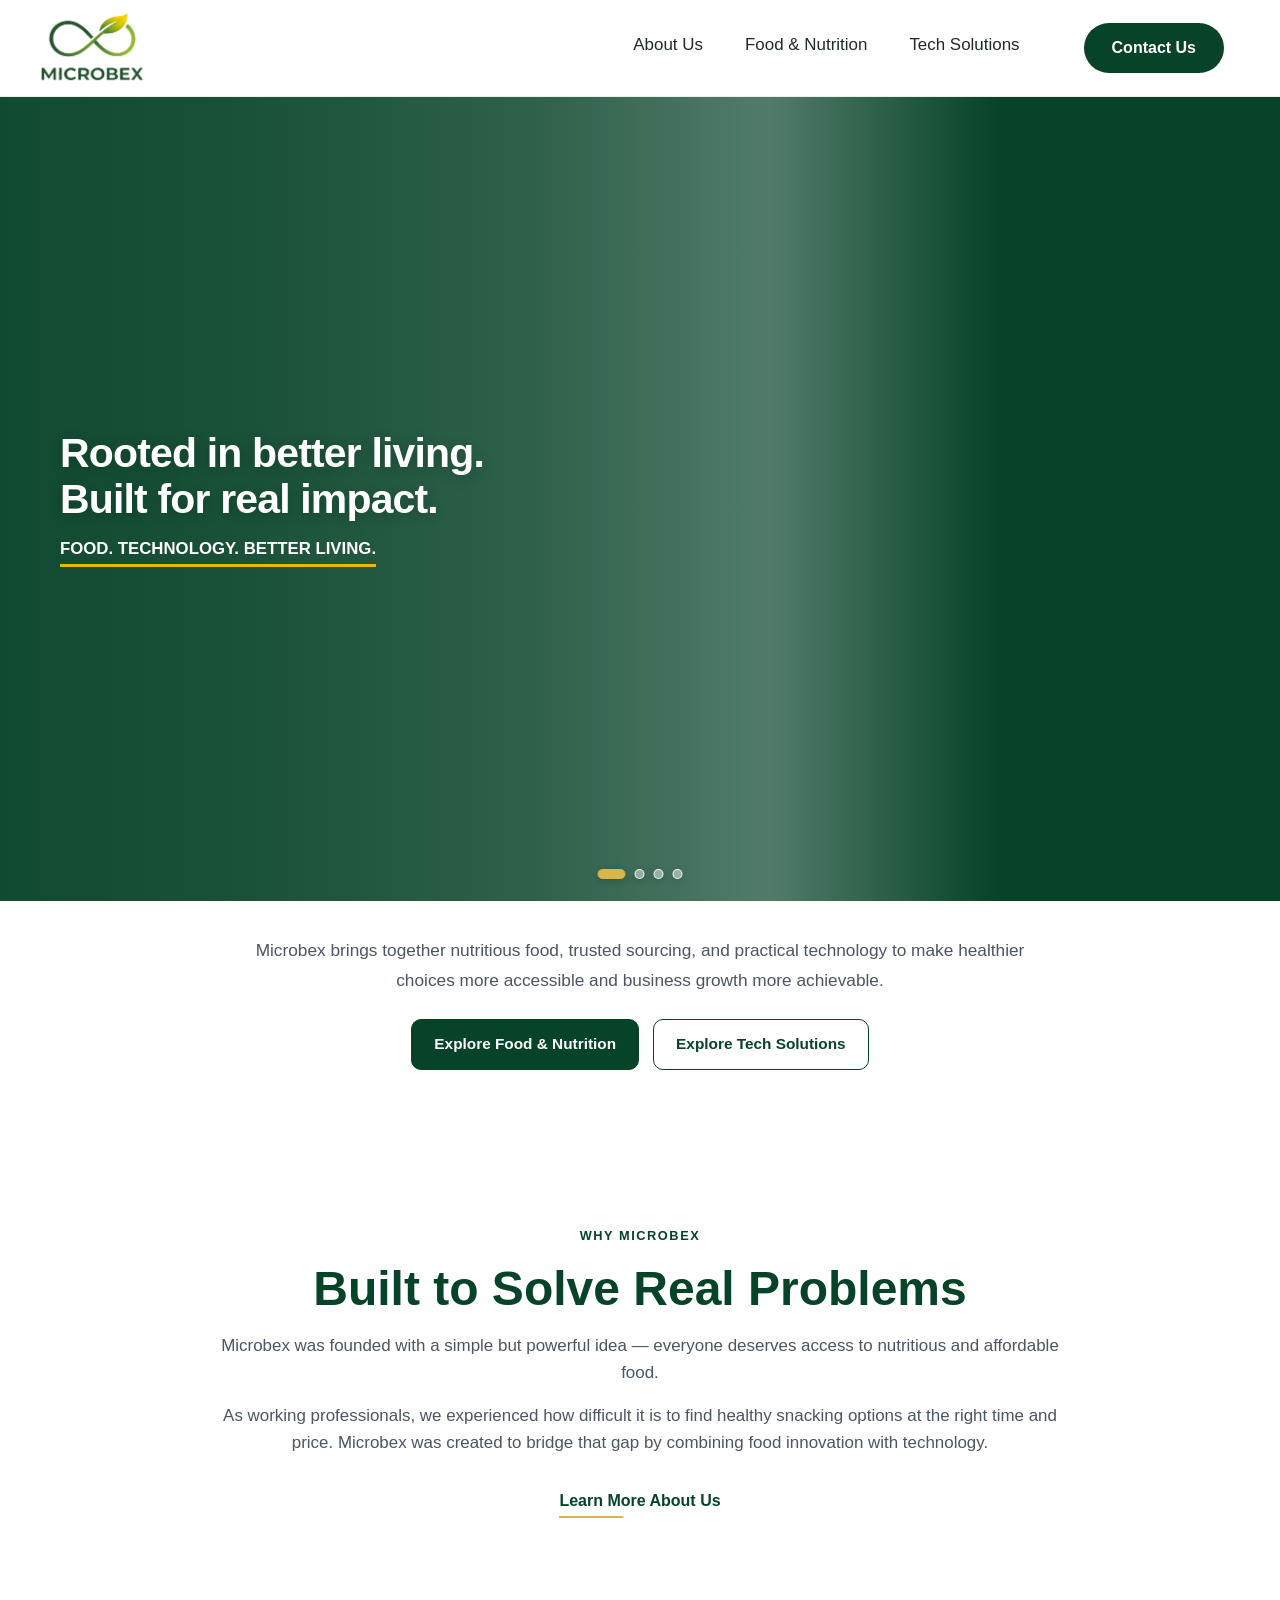
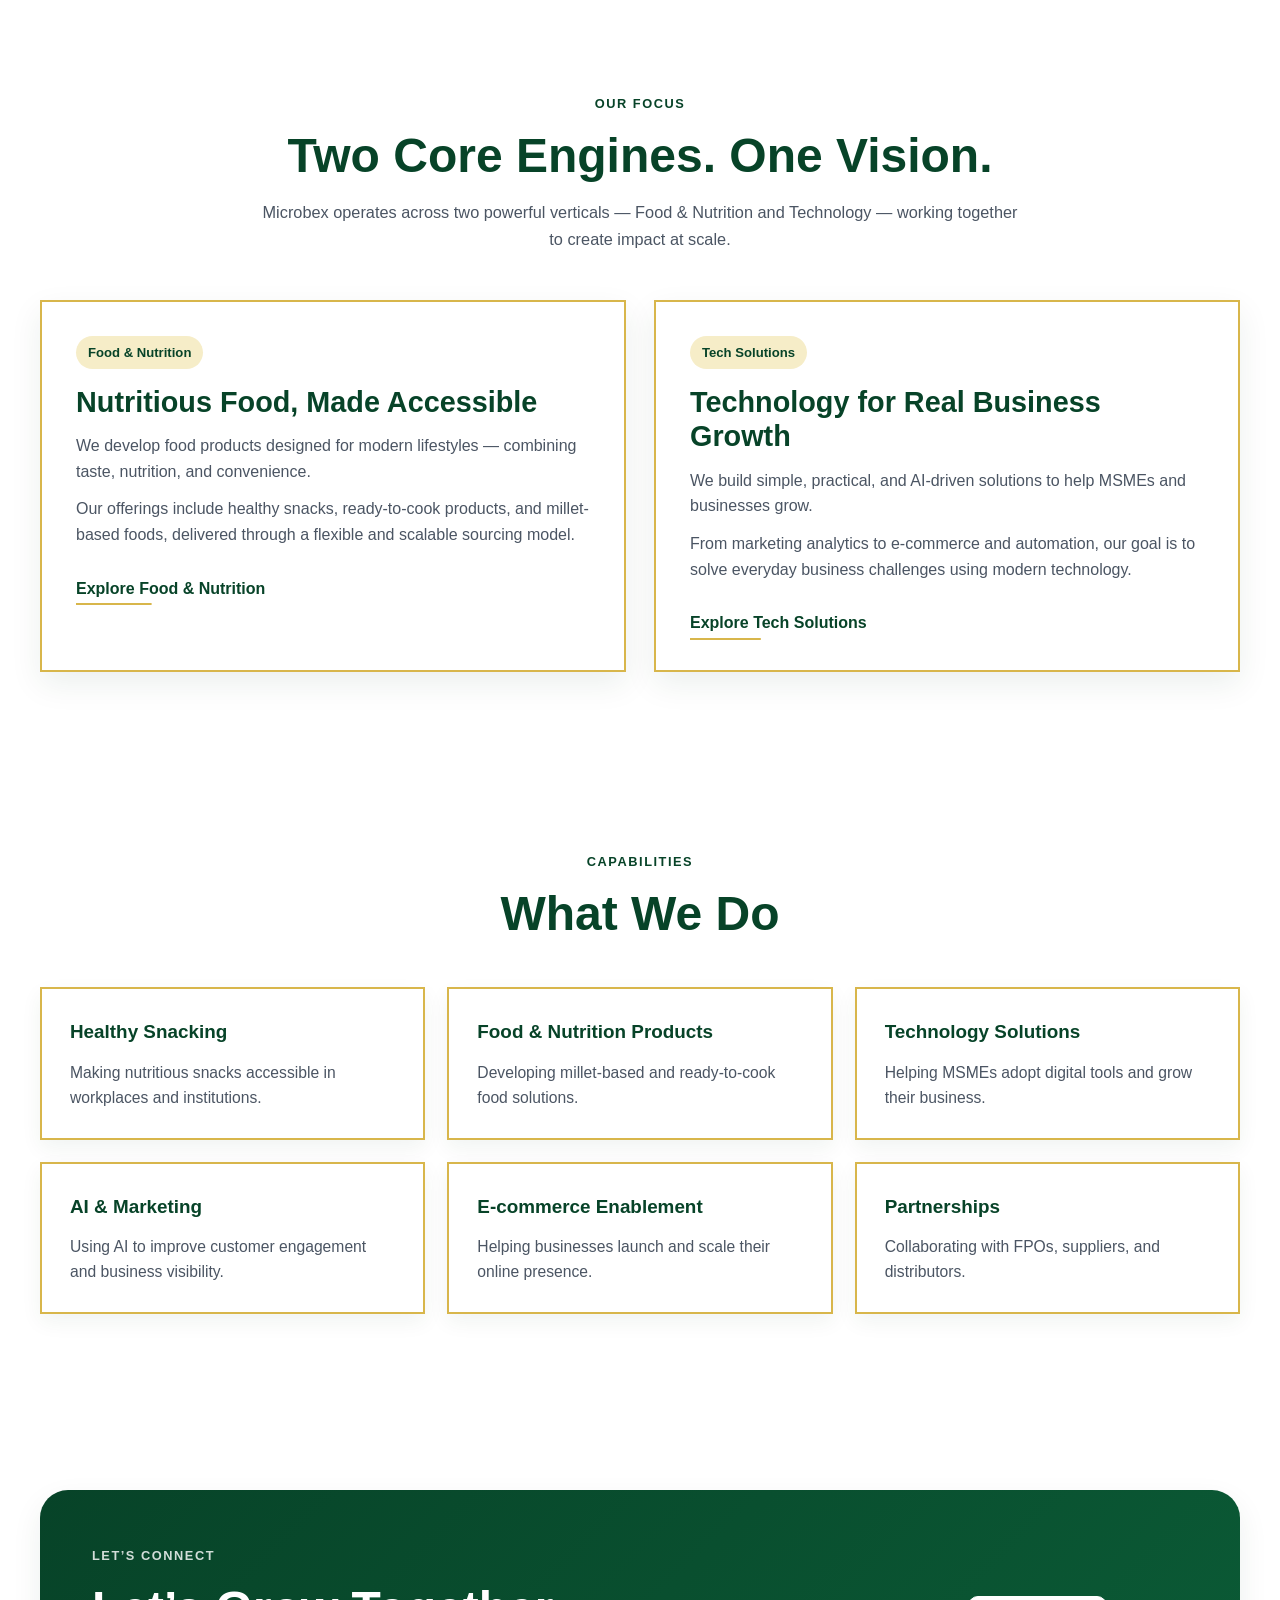
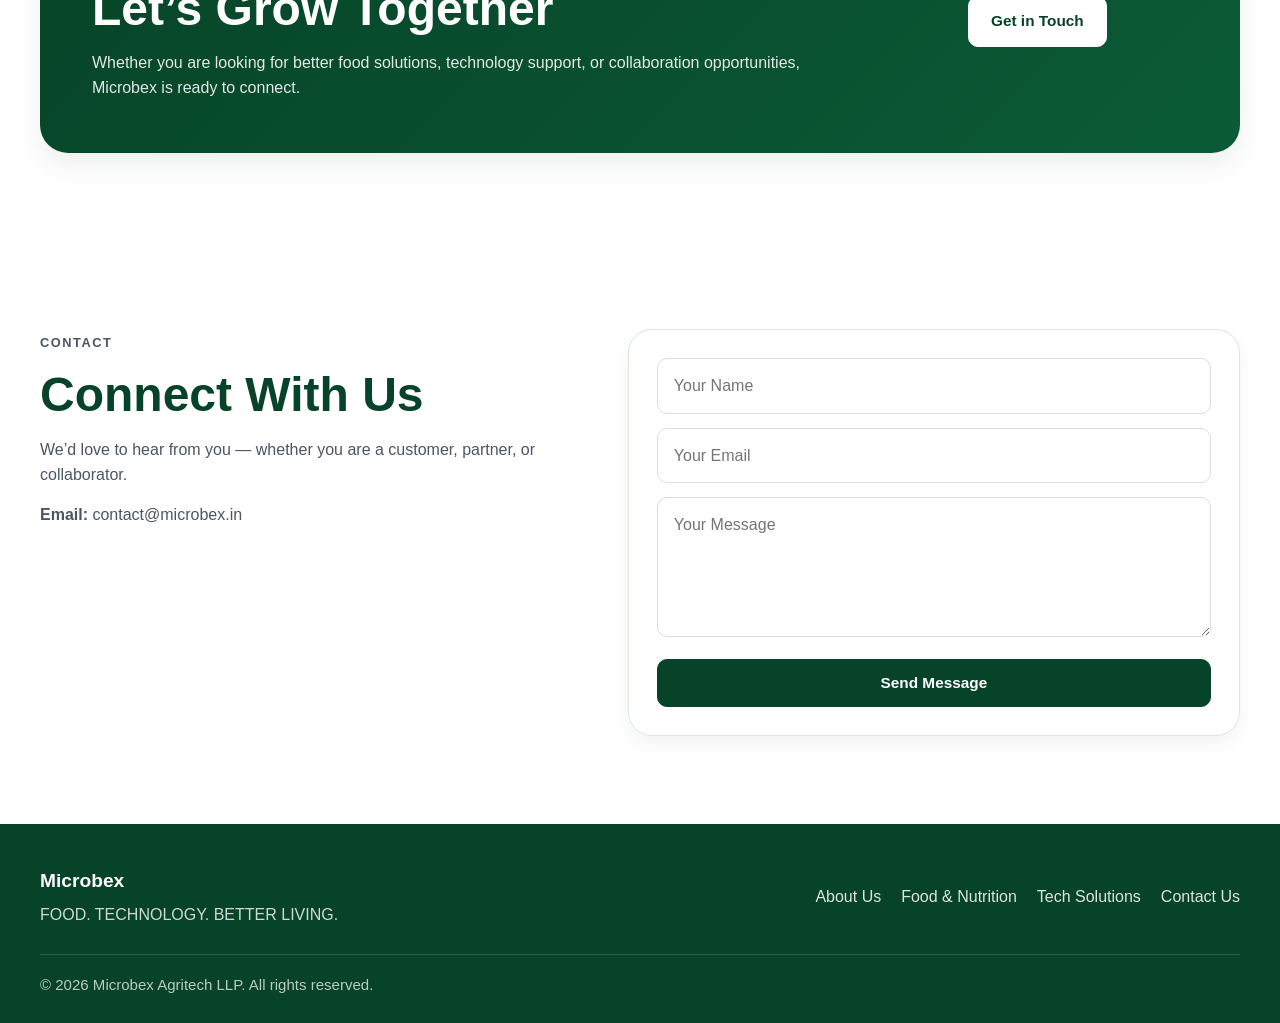
==== commit 83c52917: "changes to about us and contact" ====
--- a/index.html
+++ b/index.html
@@ -25,10 +25,9 @@
       <a href="about.html">About Us</a>
       <a href="food-nutrition.html">Food &amp; Nutrition</a>
       <a href="technology.html">Tech Solutions</a>
-      <a href="contact.html">Contact Us</a>
     </nav>
 
-    <a href="contact.html" class="btn btn-primary header-cta">Get in Touch</a>
+    <a href="contact.html" class="header-cta">Contact Us</a>
 
     <button class="menu-toggle" aria-label="Open menu" aria-expanded="false" aria-controls="mobile-menu">
       <span></span>
@@ -42,8 +41,7 @@
     <a href="about.html">About Us</a>
     <a href="food-nutrition.html">Food &amp; Nutrition</a>
     <a href="technology.html">Tech Solutions</a>
-    <a href="contact.html">Contact Us</a>
-    <a href="contact.html" class="mobile-menu-cta">Get in Touch</a>
+    <a href="contact.html" class="mobile-menu-cta">Contact Us</a>
   </div>
 </header>
 
@@ -275,7 +273,7 @@
 
     <div>
       <h3>Microbex</h3>
-      <p>Tech-Powered. Taste-Driven.</p>
+      <p>FOOD. TECHNOLOGY. BETTER LIVING.</p>
     </div>
 
     <div class="footer-links">
--- a/assets/css/style.css
+++ b/assets/css/style.css
@@ -198,7 +198,7 @@
   min-height: 96px;
   display: flex;
   align-items: center;
-  justify-content: flex-start;
+  justify-content: space-between;
   gap: 16px;
   width: calc(100% - 80px);
   max-width: none;
@@ -217,7 +217,23 @@
   display: flex;
   align-items: center;
   gap: 42px;
-  margin-left: 56px;
+  margin-left: auto;
+  margin-right: 48px;
+}
+
+.header-cta {
+  white-space: nowrap;
+  background: var(--brand-green);
+  color: var(--white);
+  font-weight: 700;
+  padding: 12px 28px;
+  border-radius: 999px;
+  margin-right: 16px;
+  transition: background 0.25s ease;
+}
+
+.header-cta:hover {
+  background: #052f1d;
 }
 
 .main-nav a {
@@ -254,11 +270,6 @@
 
 .main-nav a:hover::after {
   transform: scaleX(1);
-}
-
-.header-cta {
-  white-space: nowrap;
-  margin-left: auto;
 }
 
 /* Hero */
@@ -283,11 +294,14 @@
 
 .hero-video {
   position: absolute;
-  inset: 0;
+  top: 50%;
+  left: 50%;
   width: 100%;
   height: 100%;
   object-fit: cover;
   object-position: center;
+  transform: translate(-50%, -50%) scale(1.12);
+  transform-origin: center;
   z-index: 0;
 }
 
@@ -554,6 +568,42 @@
   min-width: 220px;
 }
 
+/* About page */
+.about-heading h1 {
+  font-size: clamp(2.4rem, 5vw, 3.6rem);
+  line-height: 1.1;
+  color: var(--brand-green);
+  text-align: left;
+  margin-bottom: 40px;
+}
+
+.about-grid {
+  display: grid;
+  grid-template-columns: 1fr 1fr;
+  gap: 48px;
+  align-items: center;
+}
+
+.about-copy p {
+  color: var(--text-muted);
+  font-size: 1.05rem;
+  margin-bottom: 18px;
+}
+
+.about-copy p:last-child {
+  margin-bottom: 0;
+}
+
+.about-media img {
+  width: 100%;
+  height: 100%;
+  min-height: 360px;
+  object-fit: cover;
+  object-position: left center;
+  border-radius: var(--radius-lg);
+  box-shadow: var(--shadow-soft);
+}
+
 /* Contact preview */
 .contact-preview {
   display: grid;
@@ -710,7 +760,7 @@
   text-align: center;
   background: var(--brand-green);
   color: var(--white) !important;
-  border-radius: 10px;
+  border-radius: 999px;
   padding: 12px 16px !important;
   border-bottom: none !important;
 }
@@ -736,6 +786,7 @@
 /* Responsive */
 @media (max-width: 1080px) {
   .contact-preview,
+  .about-grid,
   .cta-box,
   .vertical-grid,
   .six-grid,
